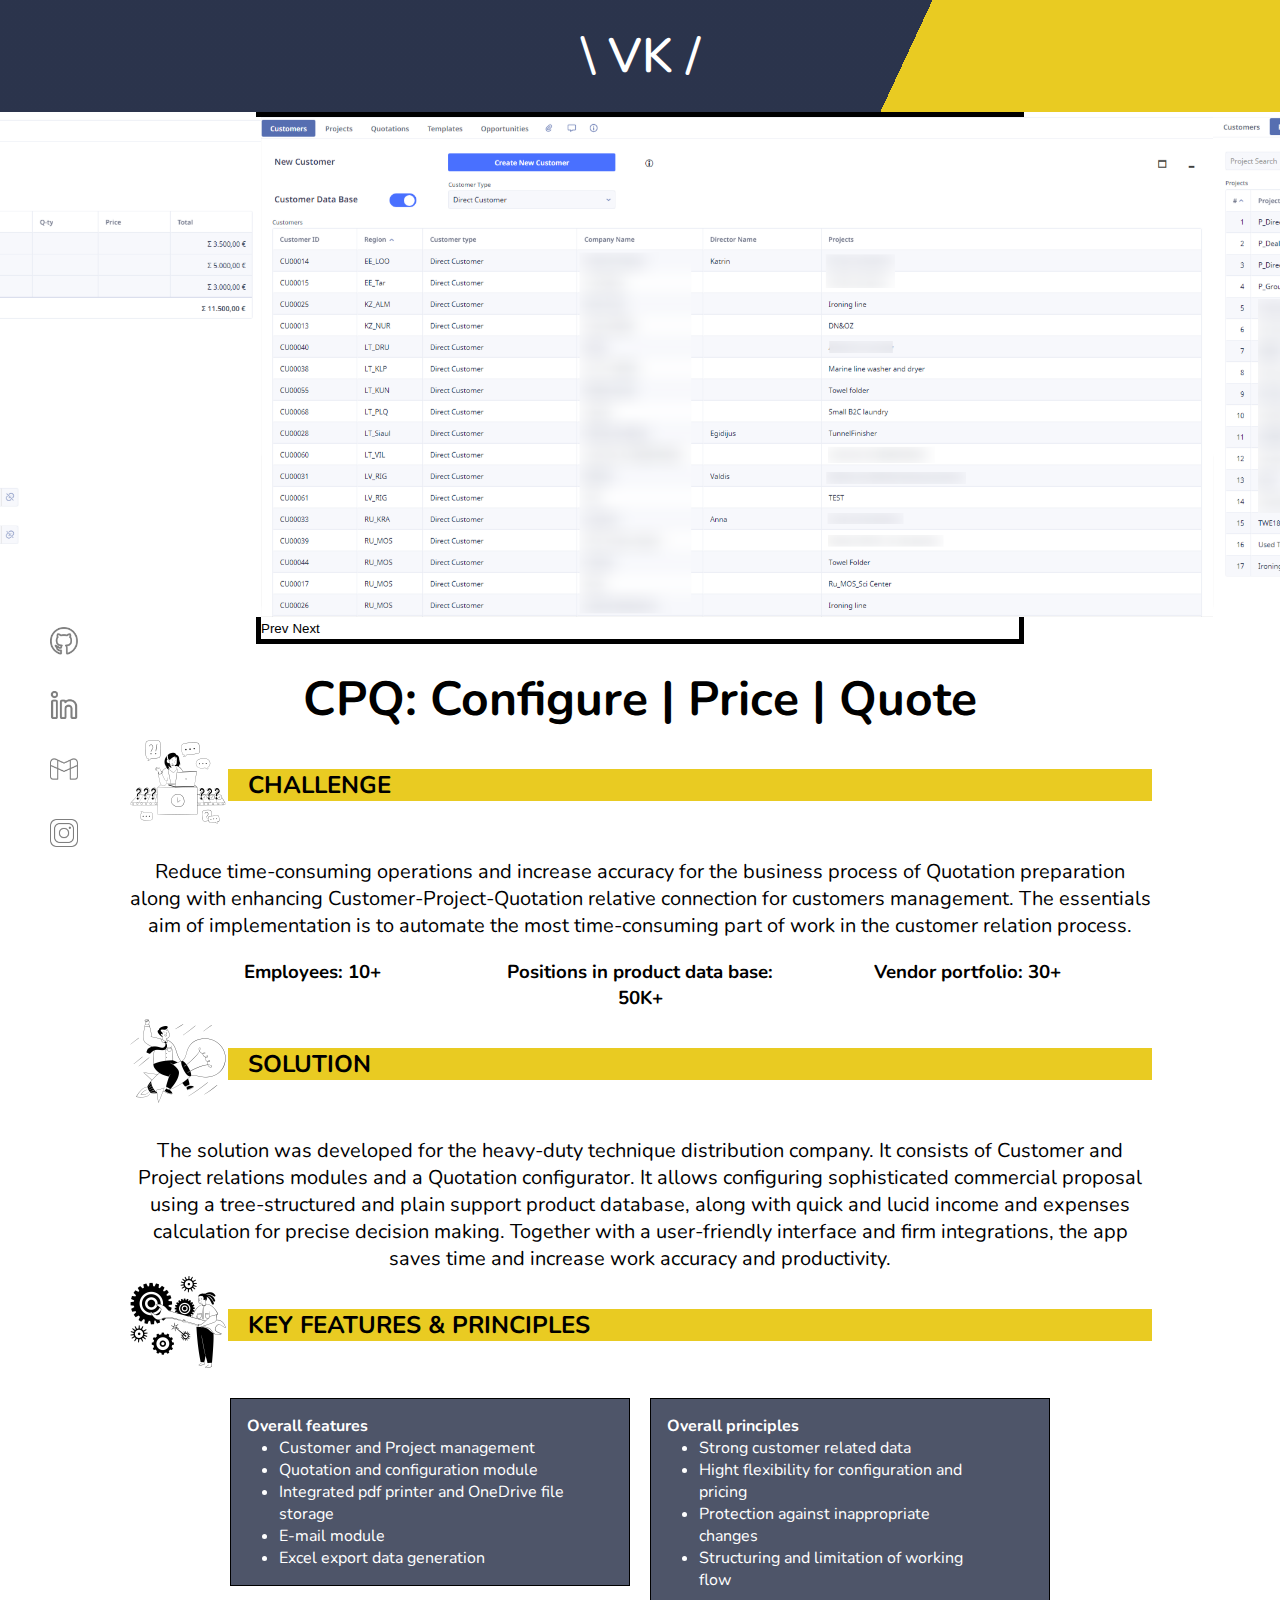
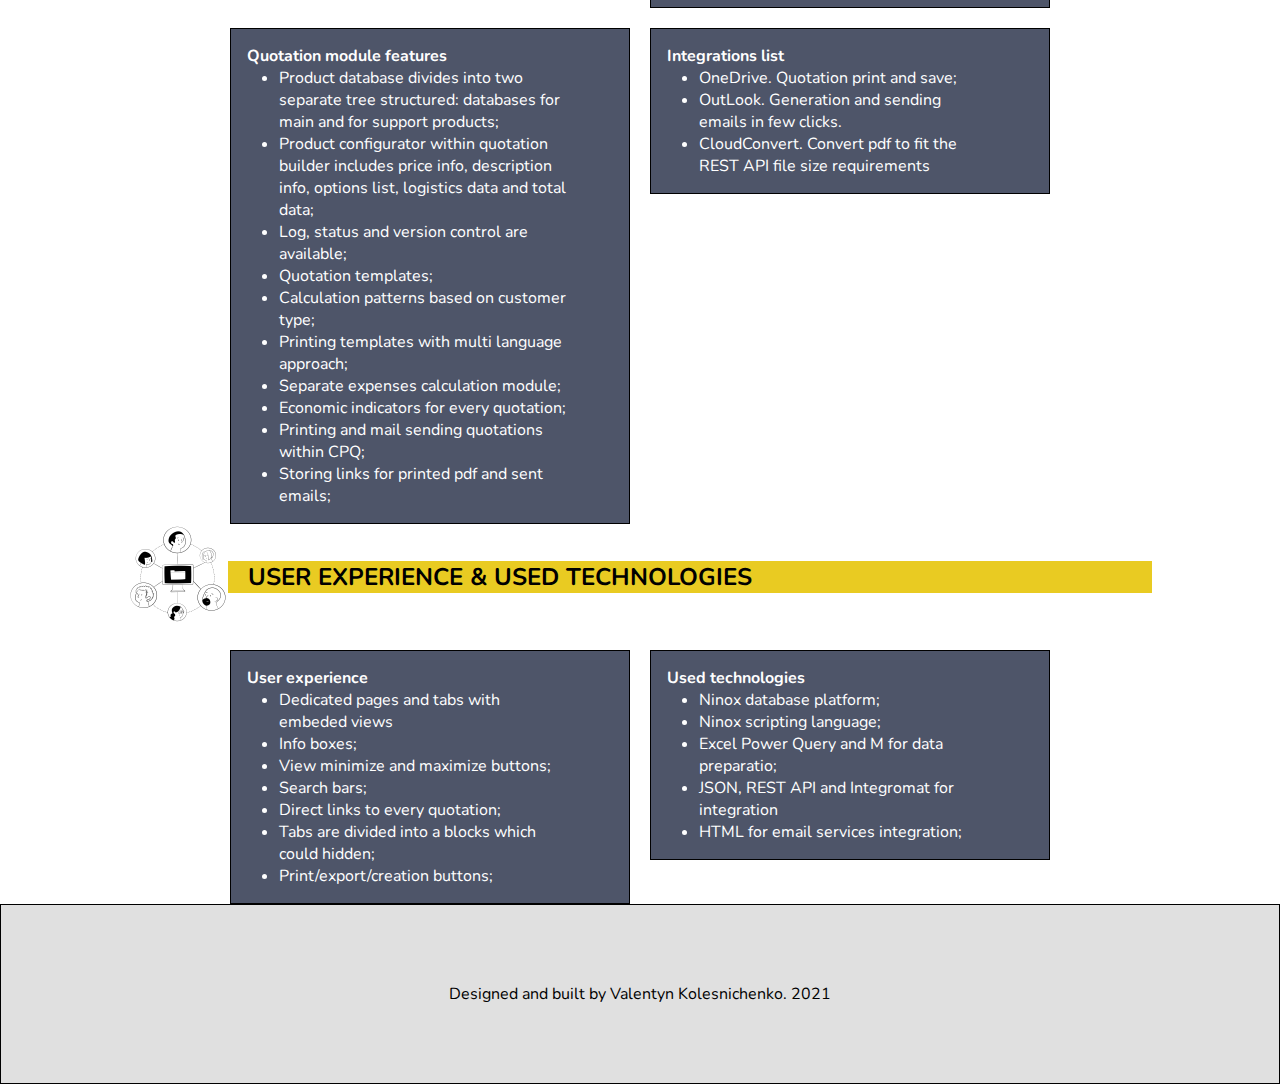
==== cpq.html @ 36b8b2c0 "1" ====
<!DOCTYPE html>
<html lang="en">
<head>
    <meta charset="UTF-8">
    <meta http-equiv="X-UA-Compatible" content="IE=edge">
    <meta name="viewport" content="width=device-width, initial-scale=1.0">
    <link rel="stylesheet" href="styles/main.css">
    <link rel="stylesheet" href="styles/cpq.css">
    <link rel="stylesheet" href="styles/text.css">
    <link rel="stylesheet" href="styles/medias.css">
    <link rel="preconnect" href="https://fonts.googleapis.com">
    <link rel="preconnect" href="https://fonts.gstatic.com" crossorigin>
    <link href="https://fonts.googleapis.com/css2?family=Nunito:wght@200&display=swap" rel="stylesheet">
    
    <title>CPQ</title>
</head>
<body>
<header>
    <div id='logo'>
        <h1>  <a href="index.html"> \ VK / </a>  </h1>
    </div>
</header>
<!-- <br><br> -->
<main class='gallery'>

    <!-- Images with number counter -->

    <div class='gallery-image'>
        <img src="media/cpq/quotation_main_page_2part.png" id="lastClone" alt="">
        <img src="media/cpq/customer_page.png" alt="">
        <img src="media/cpq/project_page.png" alt="">
        <img src="media/cpq/quotation_main_page_1part.png" alt="">
        <img src="media/cpq/quotation_main_page_2part.png" alt="">
        <img src="media/cpq/quotation_main_page_2part.png" alt="">
        <img src="media/cpq/customer_page.png" id='firstClone' alt="">


    </div>

    
    <!-- Next and previous buttons -->
   <button id="prevButton">Prev</button>
   <button id="nextButton">Next</button>

   <script src='scripts/cpq_scripts.js'></script>

</main>
<br>

<div id='cpq'>
    <section>
        <h1>CPQ: Configure | Price | Quote</h1>
    </section>
    <section class='mainInfo'>
        <div class='sectionHead'>
            <div class='image'>
                <img src="media/illustration/challenge.png" alt="">
            </div>
            <div class='sectionName'>
                <h2>challenge</h2>
            </div>
        </div>
        <article>
            <p>Reduce time-consuming operations and increase accuracy for the business process of Quotation preparation along with enhancing Customer-Project-Quotation relative connection for customers management. The essentials aim of implementation is to automate the most time-consuming part of work in the customer relation process.</p>
        </article>
        <div class="keyValues">
            <h3>Employees: 10+</h3>
        </div>
        <div class="keyValues">
            <h3>Positions in product data base: 50K+</h3>
        </div>
        <div class="keyValues">
            <h3>Vendor portfolio: 30+</h3>
        </div>
    </section>
    <section class='mainInfo'>
        <div class='sectionHead'>
            <div class='image'>
                <img src="media/illustration/solution.png" alt="">
            </div>
            <div class='sectionName'>
                <h2>solution</h2>
            </div>
        </div>
        <article>
            <p>The solution was developed for the heavy-duty technique distribution company. It consists of Customer and Project relations modules and a Quotation configurator. It allows configuring sophisticated commercial proposal using a tree-structured and plain support product database, along with quick and lucid income and expenses calculation for precise decision making. Together with a user-friendly interface and firm
                integrations, the app saves time and increase work accuracy and productivity. 
                </p>
        </article>
    </section>
    <section class='mainInfo'>
        <div class='sectionHead'>
            <div class='image'>
                <img src="media/illustration/features.png" alt="">
            </div>
                <div class='sectionName'>
                <h2>key features & principles</h2>
            </div>
        </div>
        <article class="featuresList">
            <h4>Overall features</h4>
            <ul>
                <li>Customer and Project management</li>
                <li>Quotation and configuration module</li>
                <li>Integrated pdf printer and OneDrive file storage</li>
                <li>E-mail module</li>
                <li>Excel export data generation</li>
            </ul>
        </article>
        <article class="featuresList">
            <h4>Overall principles</h4>
            <ul>
                <li>Strong customer related data</li>
                <li>Hight flexibility for configuration and pricing</li>
                <li>Protection against inappropriate changes</li>
                <li>Structuring and limitation of working flow</li>
        </ul>
        </article>
        <article class="featuresList">
            <h4>Quotation module features</h4>
            <ul>
                <li>Product database divides into two separate tree structured: databases for main and for support products;</li>
                <li>Product configurator within quotation builder includes price info, description info, options list, logistics data and total data;</li>
                <li>Log, status and version control are available;</li>
                <li>Quotation templates;</li>
                <li>Calculation patterns based on customer type;</li>
                <li>Printing templates with multi language approach;</li>
                <li>Separate expenses calculation module;</li>
                <li>Economic indicators for every quotation;</li>
                <li>Printing and mail sending quotations within CPQ;</li>
                <li>Storing links for printed pdf and sent emails; </li>
        </ul>
        </article>
        <article class="featuresList">
            <h4>Integrations list</h4>
            <ul>
                <li>OneDrive. Quotation print and save;</li>
                <li>OutLook. Generation and sending emails in few clicks.</li>
                <li>CloudConvert. Convert pdf to fit the REST API file size requirements</li>
        </ul>
        </article>
    </section>
    <section class='mainInfo'>
        <div class='sectionHead'>
            <div class='image'>
                <img src="media/illustration/user_experience.png" alt="">
            </div>
                <div class='sectionName'>
                <h2>user experience & used technologies</h2>
            </div>
        </div>
        <article class="featuresList">
            <h4>User experience</h4>
            <ul>
                <li>Dedicated pages and tabs with embeded views</li>
                <li>Info boxes;</li>
                <li>View minimize and maximize buttons;</li>
                <li>Search bars;</li>
                <li>Direct links to every quotation;</li>
                <li>Tabs are divided into a blocks which could hidden;</li>
                <li>Print/export/creation buttons;</li>
            </ul>
        </article>
        <article class="featuresList">
            <h4>Used technologies</h4>
            <ul>
                <li>Ninox database platform;</li>
                <li>Ninox scripting language;</li>
                <li>Excel Power Query and M for data preparatio;</li>
                <li>JSON, REST API and Integromat for integration</li>
                <li>HTML for email services integration;</li>
            </ul>
        </article>
    </section>
</div>


<footer>
    <aside>
        <ul>
            <li><a href="https://github.com/ValentynJK" target="_blank"><img src="media/icons/gitHub.png" alt="git"></a></li>
            <li><a href="https://www.linkedin.com/in/valentyn-kolesnichenko/" target="_blank"><img src="media/icons/linked.png" alt="linked"></a></li>
            <li><a href="valentynejk@gmail.com" target="_blank"><img src="media/icons/gmail.png" alt="email"></a></li>
            <li><a href="" target="_blank"><img src="media/icons/insta.png" alt="insta"></a></li>
            
        </ul>
    </aside>
    <div>
        <p>Designed and built by Valentyn Kolesnichenko. 2021</p>
    </div>
    </footer>
  
</body>
</html>
---- styles/main.css ----
/* this file is for all styling except text styles */

/* default page styling */
html {
    scroll-behavior: smooth;
    /* max-width: 1440px; */
}

* {
    margin: 0;
    padding: 0;
    box-sizing: border-box;
}

body {
    background-color: white;
}

/* header styling. desctop */

header {
    position:absolute;
    font-size: 16px;
    /* background-color: whitesmoke; */
    height: 7rem;
    display: flex;
    justify-content: space-between;
    width: 100%;
    z-index: 1;
    opacity: 1;
    align-items: center;   
}

#logo {
    height: 7rem;
    align-items: center;
    display: flex;
    min-width: 200px;
    justify-content: center;
}

#logo h1 {
    border-radius: 10px;
    padding: 1rem;
}

#logo:hover h1 {
    background-color: rgba(255, 255, 255, 0.151);
    transform: scale(1.05);
    transform-origin: center;
    transition-duration: 200ms;
}

.desctop {
    width: 45rem;
}

.desctop ul {
    display: flex;
    justify-content: space-between;
    align-items: center;
}

.desctop ul li {
    display: flex;
    align-items: center;
    justify-content: center;
    list-style-type: none;
    min-width: 9rem;
    max-width: 10rem;
    flex: 1 1 ;
    height: 6rem;
    border-radius: 10px;
}

.desctop ul li:hover  {
    background-color: rgba(255, 255, 255, 0.151);
    transform: scale(1.05);
    transform-origin: center;
    transition-duration: 200ms;
}

.desctop ul li a {
    text-transform: uppercase;
    text-decoration: none;
    color:black;
    opacity: 0.9;
    align-content: center;
}

.mobile  {
    display: none;
    flex-direction: column;
    justify-content: space-between;
    top: 3rem;
    position: fixed;
    opacity: 0.9;
    right: 1rem;
    border-radius: 3px;
    height: 15rem;
    width: 13rem;
    background-color:white;
    z-index: 2;
}

.mobile ul {
    display: flex;
    flex-flow: column;
    justify-content: center;
    text-decoration: none;
    padding: 0 0 0 2rem;
    width: 100%;
    z-index: 2;
}

.mobile ul li {
    list-style-type: none;
    height: 3rem;
}

.close {
    height: 10px;
}

.mobile ul li a {
    text-decoration: none;
    color: black;
    opacity: 0.9;
}

/* style for menu bar */

#navigation_button {
    display: none;
    top: 3rem;
    right: 1rem;
    position: fixed;
}

#close_button {
    margin: 1rem 1rem 1rem 0;
}

button {
    border: none;
    background: none;
    z-index: 2;
}

button img {
    height: 1.5rem;
    float: right;
    opacity: 0.5; 
}

button img:hover {
    opacity: 1;
}

/* about block styling */

#about {
    border: 1px solid black;
    position: relative;
    z-index: -1;
    /* background: linear-gradient(115deg, #4169b4 70%, #c053bbe3 20%); */
    background: linear-gradient(115deg,#111b36e3 70%, #e9cb22 20%);
    /* background: linear-gradient(115deg,rgb(56, 34, 23) 70%, #f3c428 20%); */
}

.content {
    position: relative;
    display: flex;
    flex-direction: row;
    flex-wrap: wrap;
    flex: 1 1;
    width: 100%;
    align-items: stretch;
    justify-content: center;
    min-height: 90vh;
}

.picture {
    position: relative;
    display: flex;
    flex-flow: column nowrap;
    justify-content: center;
    align-items: center;
    min-width: 30%;
}

 .picture img {
    margin: 6rem 0 7rem 0;
    width: 720px;
}

.about {
    min-width: 50%;
    display: flex;
    flex-flow: column nowrap;
    justify-content: center;
    align-items: start;
}

.about .text {
    margin: 7rem 5rem 0 5rem;
    padding: 1rem;
    display: flex;
    flex-flow: column nowrap;
    justify-content: center;
    position: relative;
}

#about .about .text {
    min-width: 280px;
    max-width: 600px;
}

/* background block styling */

#background {
    border: 1px solid black;
    height: auto;
    position: relative;
    padding-bottom: 2rem;
    min-height: 100vh;
}

#background .about ul img {
    height: 100px;
}

#api img {
    height: 3rem;
    border: 2px solid black;
}

#background .about {
    display: flex;
    flex-flow: column nowrap;
    row-gap: 20px;
    min-width: 320px;
    max-width: 800px;
    margin: 0 5rem 0 5rem;
}

#background .about .text {
    background-color: #111b36e3;
    margin: 0;
}

#background .about ul {
    width: 100%;
    display: flex;
    flex-flow: row nowrap;
    list-style-type: none;
    justify-content: space-between;
    align-items: center;
}

#background .about button {
    border: 1px solid black;
    border-radius: 2px;
    height: 3rem;
    width: 12rem;
    background-color: #f3c428;
}

/* projects block styling */

#projects {
    border: 1px solid black;
    min-height: 100vh;
    display: flex;
    flex-flow: column nowrap;
    align-items: center;
    justify-content: flex-start;  
}

section {
    height: 200px; 
    display: flex;
    flex-flow: column nowrap;
    align-items: center;
    row-gap: 20px;
    padding: 0 8rem 0 8rem;
    text-align: center;
}


#projects .works ul {
    display: flex;
    flex-flow: row wrap;
    justify-content: center;
    align-items: center;
    gap: 0px 20px;
    list-style-type: none;
}

#projects .works ul li {
    width: 400px;
    height: 400px;
    margin: 1rem 0 1rem 0;
}

.project_description {
    display: none;
    height: 100%;
    padding: 0 5% 0 5%;
    flex-flow: column nowrap;
    align-items: center;
    justify-content:center;
    backdrop-filter: blur(3px);
}

.project_text {
    height: 80%;
    display: flex;
    flex-flow: column wrap;
    justify-content: center;
    align-items: center;
    row-gap: 5px;
    background-color: #f3c428ef;
}

.project_description img{
    width: 1.75rem;
}

.project_description .tech {
    display: flex;
    flex-flow: row nowrap;
    gap: 20px;
}

#Works li:hover .project_description {
    display: flex;
}
#Works li:hover .project_description {
    display: flex;
}
#Works li:hover  {
    transform: scale(1.05);
    transform-origin: center;
    transition-duration: 200ms;
}


#CPQ {
    background-image: url('../media/web_pages/configurator_icon.png');
    background-size: cover;
    background-repeat: no-repeat;
    position: center;
}

#TeaLanding {
    background-image: url('../media/web_pages/tea_icon.png');
    background-size: cover;
    background-repeat: no-repeat;
    position: center;
}

#laundryLanding {
    background-image: url('../media/web_pages/design_icon.png');
    background-size: cover;
    background-repeat: no-repeat;
    position: center;
}

#webSiteDesign {
    background-image: url('../media/web_pages/web_design_icon.png');
    background-size: cover;
    background-repeat: no-repeat;
    position: center;
}

/* footer block styling */
#contact {
    border: 1px solid black;
    min-height: 80vh;
    background: #f3c428;
}

#contact .message {
    max-width: 1280px;
    margin: 0 auto;
    padding: 0 8rem 8rem 8rem;
}

#contact form {
    display: flex;
    flex-flow: column nowrap;
}

#contact input, textarea {
    display: block;
}

footer {
    border: 1px solid black;
    min-height: 20vh;
    display: flex;
    justify-content: space-around;
    flex-flow: column nowrap;
    align-items: center;
    background: rgb(224, 224, 224)
}

aside {
    width: 40px;
    position: fixed;
    bottom: 40px;
    left: 40px;
    right: auto;
    
}

aside ul li {
    display: flex;
    justify-content: center;
    align-items: center;
    width: 3rem;
    height: 3rem;
    border-radius: 50%;
    background-color: white;
    opacity: 0.5;
}

aside ul li:hover {
    background-color: #f3c428;;
    opacity: 0.9;
}

aside ul {
    display: flex;
    flex-flow: column nowrap;
    list-style-type: none;
    row-gap: 1rem;
}

aside img {
    width: 1.75rem;
}
---- styles/cpq.css ----
header {
    position: relative;
    background: linear-gradient(115deg,#111b36e3 70%, #e9cb22 20%);
    display: flex;
    justify-content: center;
}

#logo a {
    text-decoration: none;
    color: white;
}

/* main {
    position: relative;
    max-width: 1200px;
    margin: 0 auto;
}

.slideNumber {
    display: none;
    border: 1px solid black;
    max-width: 1200px;
}
*/

.gallery {
    width: 60%;
    margin: auto;
    border: 5px solid black;
}

.gallery-image {
    display: flex;
    width: 100%;
    height: 500px;

}

.gallery-image img {
    /* width:1180px;
    height: 620px; */
    /* min-width: 280px; */
}



footer {
    position: relative;
}

/* back and forward buttons */

/* .prev,
.next {
    cursor: pointer;
    position: absolute;
    top: 50%;
    width: auto;
    padding: 16px;
    margin-top: -50px;
    color: black;
    font-weight: bold;
    font-size: 20px;
    border-radius: 0 3px 3px 0;
    user-select: none;
    -webkit-user-select: none;
} */

.next {
    right: 0;
    border-radius: 3px 0 0 3px;
}

.prev:hover,
.next:hover {
    background-color: #e9cb22;
}

/* .numberText {
    color: black;
    font-size: 12px;
    padding: 8px 12px;
    position: absolute;
    top: 0;
    background-color: #e9cb22;
} */


#cpq {
    position: relative;
    max-width: 1500px;
    margin: 0 auto;
}

section {
    height: auto;
    text-align: center;
}

section .image img {
    width: 100px;
}

#cpq .mainInfo {
    display: flex;
    flex-flow: row wrap;
    align-items: baseline;
    justify-content: center;
    gap: 20px 20px;
}

.keyValues {
    width: 30%;
}




.mainInfo .sectionHead {
    display: flex;
    justify-content: start;
    width: 100%;
    align-items: center;
    
}

.sectionName {
    width: 100%;
    text-transform: uppercase;
    text-align: start;
    padding-left: 20px;
    background-color: #e9cb22;
}


.featuresList {
    padding: 1rem;
    color: white;
    text-align: start;
    border: 1px solid black;
    width: 400px;
    background-color: #111b36be;
}

.featuresList p {

}

.featuresList ul {
    width: 80%;
    margin-left: 2rem;
}


@media only screen and (max-width: 768px) {
    #cpq .mainInfo {
        flex-flow: column nowrap;
        align-items: center;
    }
    .keyValues {
        width: 300px;
    }
    .featuresList {
        width: 270px;
    }
    
}
---- styles/text.css ----
body {
    font-family: 'Nunito', sans-serif;
}
 
 
h1 {

    font-size: 16px;
}

#logo h1 {
    font-size: 3rem;
    font-weight: 600;
}

nav {
    font-weight: 600;
    font-size: 1.25rem;
}
.desctop ul li a{
    color: white;
}
.mobile {
    font-size: 1.25rem;
}

header {
    color: white;
}

.about .text h1{
    color: white;
    font-size: 3rem
}

.about .text span{
    color: white;
    font-size: 3rem;
    line-height: 3rem;
}

.about .text h2 {
    font-size: 1.75rem;
    color: white;
}

.about .text h2.tagline {
    letter-spacing: 6px;
    font-size: 1.75rem;
}

.about .text p {
    color: white;
    font-size: 1.25em;
    line-height: 1.5rem;
}

section h1 {
    font-size: 3em;
}

section p {
    font-size: 1.25em;
}


#Works {
    color: black;
}


#background .about ul li h3 {
    font-size: 1.75rem;
}

#background .about button {
    font-size: 1.75rem;
}
---- styles/medias.css ----
@media only screen and (max-width: 860px) {
    header {
        justify-content: center;
    }
    
    .desctop {
      display: none;
    }

    .mobile ul {
        display: flex;
        flex-flow: column;
        justify-content: center;
        text-decoration: none;
        padding: 0 0 0 2rem;
        width: 100%;
    }

    .mobile ul li {
        list-style-type: none;
        height: 3rem;
    }

    .mobile ul li a {
        text-decoration: none;
        color: black;
        opacity: 0.9;
    }
    
    .picture {
        width: 100%;
        height: 50%;
    }

    #about .about{   
        height: 50%;
    }
    .picture img {
        margin: 3rem 0 3rem 0;
        width: 600px;
    }

    #background .about ul img {
        width: 75px;
        height: auto;
    }

    #Works li {
        min-width: 300px;
        margin: 0 auto;
    }

    footer div p {
        text-align: center;
    }

}

@media only screen and (max-width: 768px) {
    section {
        font-size: 12px;
        padding: 0 2rem 0 2rem; 
    }
    
    .about .text {
        margin: 5rem 1rem 0 1rem
    }
    
    .picture img {
        margin: 3rem 0 3rem 0;
        width: 320px;
    }

    aside {
        width: 80%;
        margin: 0 auto;
        position: relative;
        left: 0;
        bottom: 0;
        right: 0;
    }
    aside ul {
        display: flex;
        flex-flow: row nowrap;
        list-style-type: none;
        justify-content: space-around;
    }

    #projects .works ul li {
        width: 300px;
        height: 300px;
        margin: 1rem 0 1rem 0;
    }
    #background .about ul img {
        width: 50px;
        height: auto;
    }

    #contact .message {
        padding: 0 1rem 0rem 1rem;
    }

}

@media only screen and (max-width: 1440px) {

    #projects .works ul {
        margin: 0 auto;
        display: flex;
        flex-flow: row wrap;
        justify-content: center;
        gap: 0px 10px;
        list-style-type: none;
        width: 80%
    }

}
@media only screen and (min-width: 2000px) {

#projects .works ul li {
    
    width: 600px;
    /* flex: 1 1; */
    height: 600px;
    margin: 1rem 0 1rem 0;
}
}
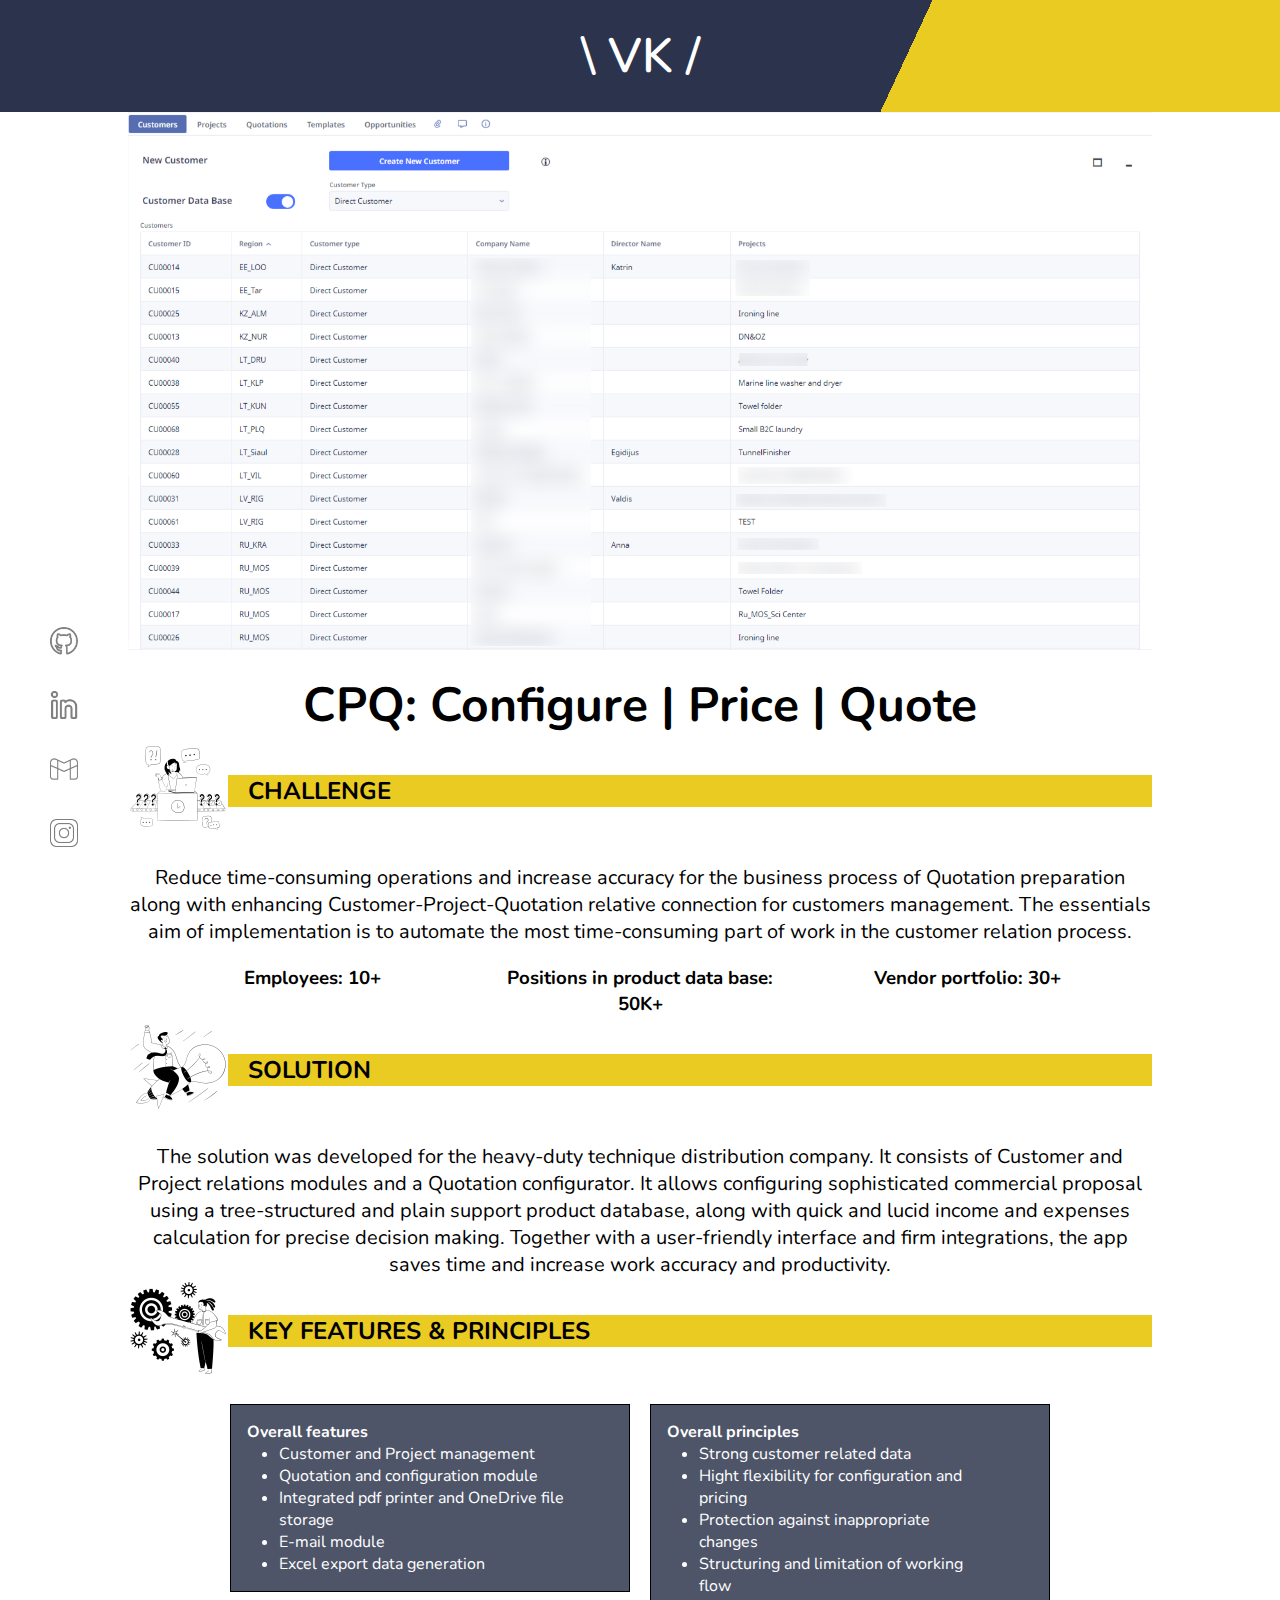
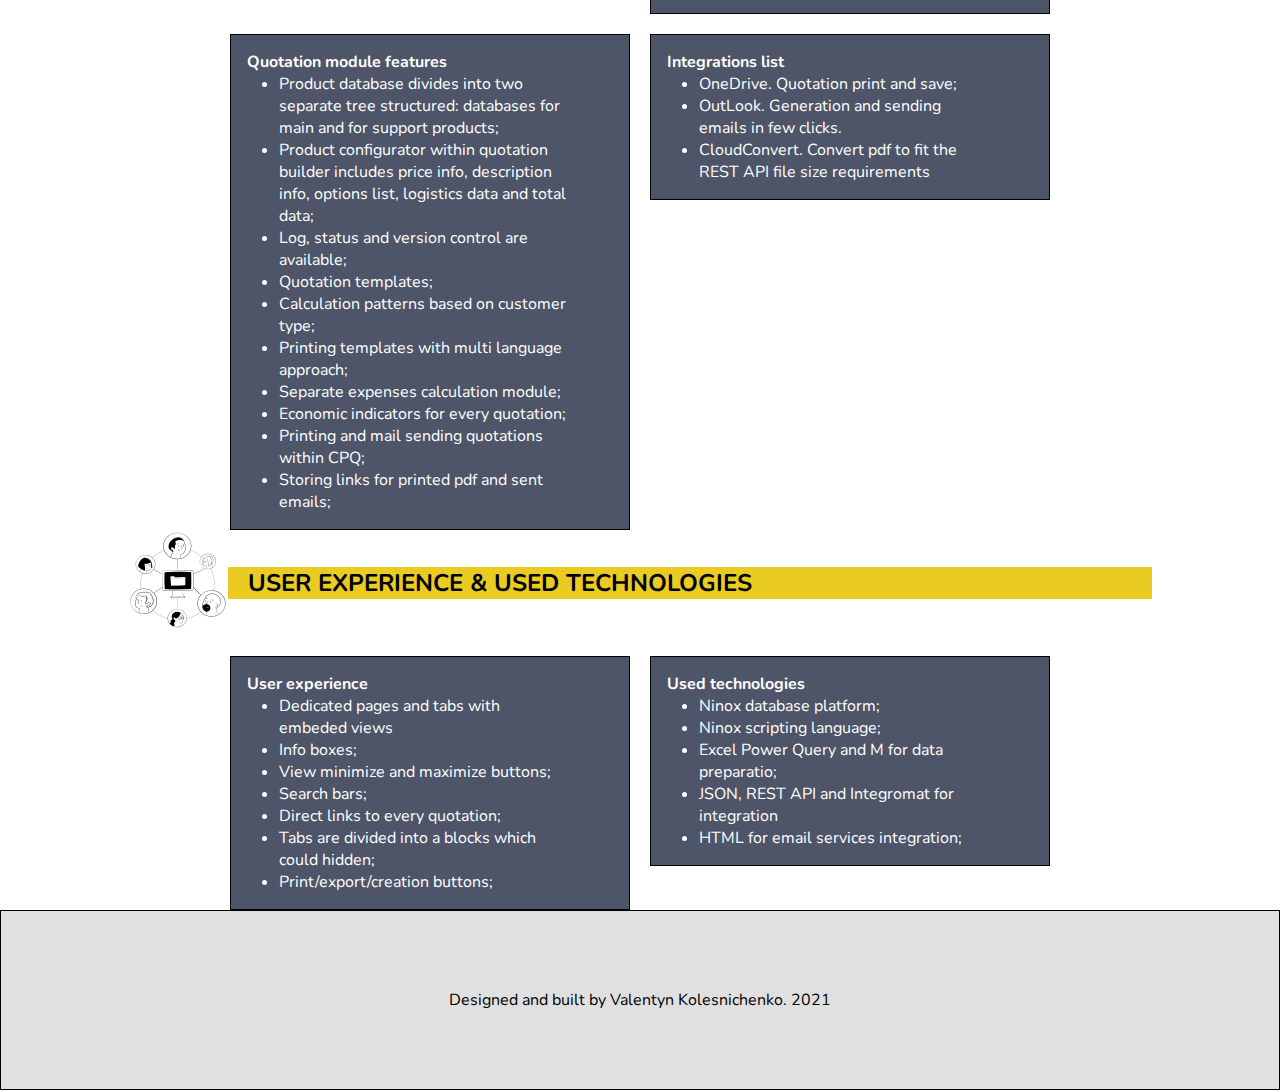
==== commit 5401dbf7: "working slider" ====
--- a/cpq.html
+++ b/cpq.html
@@ -10,6 +10,7 @@
     <link rel="stylesheet" href="styles/medias.css">
     <link rel="preconnect" href="https://fonts.googleapis.com">
     <link rel="preconnect" href="https://fonts.gstatic.com" crossorigin>
+    <link rel="stylesheet" href="https://pro.fontawesome.com/releases/v5.10.0/css/all.css" integrity="sha384-AYmEC3Yw5cVb3ZcuHtOA93w35dYTsvhLPVnYs9eStHfGJvOvKxVfELGroGkvsg+p" crossorigin="anonymous"/>
     <link href="https://fonts.googleapis.com/css2?family=Nunito:wght@200&display=swap" rel="stylesheet">
     
     <title>CPQ</title>
@@ -22,7 +23,9 @@
 </header>
 <!-- <br><br> -->
 <main class='gallery'>
-
+    <!-- Buttons -->
+    <i class="fas fa-arrow-left" id='prevButton'></i>
+    <i class="fas fa-arrow-right" id='nextButton'></i>
     <!-- Images with number counter -->
 
     <div class='gallery-image'>
@@ -31,18 +34,17 @@
         <img src="media/cpq/project_page.png" alt="">
         <img src="media/cpq/quotation_main_page_1part.png" alt="">
         <img src="media/cpq/quotation_main_page_2part.png" alt="">
-        <img src="media/cpq/quotation_main_page_2part.png" alt="">
         <img src="media/cpq/customer_page.png" id='firstClone' alt="">
 
 
     </div>
 
     
-    <!-- Next and previous buttons -->
+    <!-- Next and previous buttons
    <button id="prevButton">Prev</button>
-   <button id="nextButton">Next</button>
+   <button id="nextButton">Next</button> -->
 
-   <script src='scripts/cpq_scripts.js'></script>
+   
 
 </main>
 <br>
@@ -189,6 +191,6 @@
         <p>Designed and built by Valentyn Kolesnichenko. 2021</p>
     </div>
     </footer>
-  
+    <script src='scripts/cpq_scripts.js'></script>
 </body>
 </html>--- a/styles/cpq.css
+++ b/styles/cpq.css
@@ -10,61 +10,50 @@
     color: white;
 }
 
-/* main {
+.gallery {
+    width: 80%;
+    height: auto;
+    margin: 0 auto;
+    /* border: 5px solid black; */
+    overflow: hidden;
     position: relative;
-    max-width: 1200px;
-    margin: 0 auto;
-}
-
-.slideNumber {
-    display: none;
-    border: 1px solid black;
-    max-width: 1200px;
-}
-*/
-
-.gallery {
-    width: 60%;
-    margin: auto;
-    border: 5px solid black;
 }
 
 .gallery-image {
     display: flex;
-    width: 100%;
-    height: 500px;
-
 }
 
 .gallery-image img {
-    /* width:1180px;
-    height: 620px; */
-    /* min-width: 280px; */
+    /* width: auto; */
+    width: 100%;
+    /* height: auto; */
 }
 
+#prevButton {
+    position: absolute;
+    top: 50%;
+    z-index: 10;
+    left: 5%;
+    color: black;
+    opacity: 0.7;
+    cursor: pointer;
+    font-size: 2rem;
+}
 
+#nextButton {
+    position: absolute;
+    top: 50%;
+    z-index: 10;
+    right: 5%;
+    color: black;
+    opacity: 0.7;
+    cursor: pointer;
+    font-size: 2rem;
+}
 
 footer {
     position: relative;
 }
-
-/* back and forward buttons */
-
-/* .prev,
-.next {
-    cursor: pointer;
-    position: absolute;
-    top: 50%;
-    width: auto;
-    padding: 16px;
-    margin-top: -50px;
-    color: black;
-    font-weight: bold;
-    font-size: 20px;
-    border-radius: 0 3px 3px 0;
-    user-select: none;
-    -webkit-user-select: none;
-} */
 
 .next {
     right: 0;
@@ -75,16 +64,6 @@
 .next:hover {
     background-color: #e9cb22;
 }
-
-/* .numberText {
-    color: black;
-    font-size: 12px;
-    padding: 8px 12px;
-    position: absolute;
-    top: 0;
-    background-color: #e9cb22;
-} */
-
 
 #cpq {
     position: relative;
@@ -113,9 +92,6 @@
     width: 30%;
 }
 
-
-
-
 .mainInfo .sectionHead {
     display: flex;
     justify-content: start;
@@ -131,7 +107,6 @@
     padding-left: 20px;
     background-color: #e9cb22;
 }
-
 
 .featuresList {
     padding: 1rem;
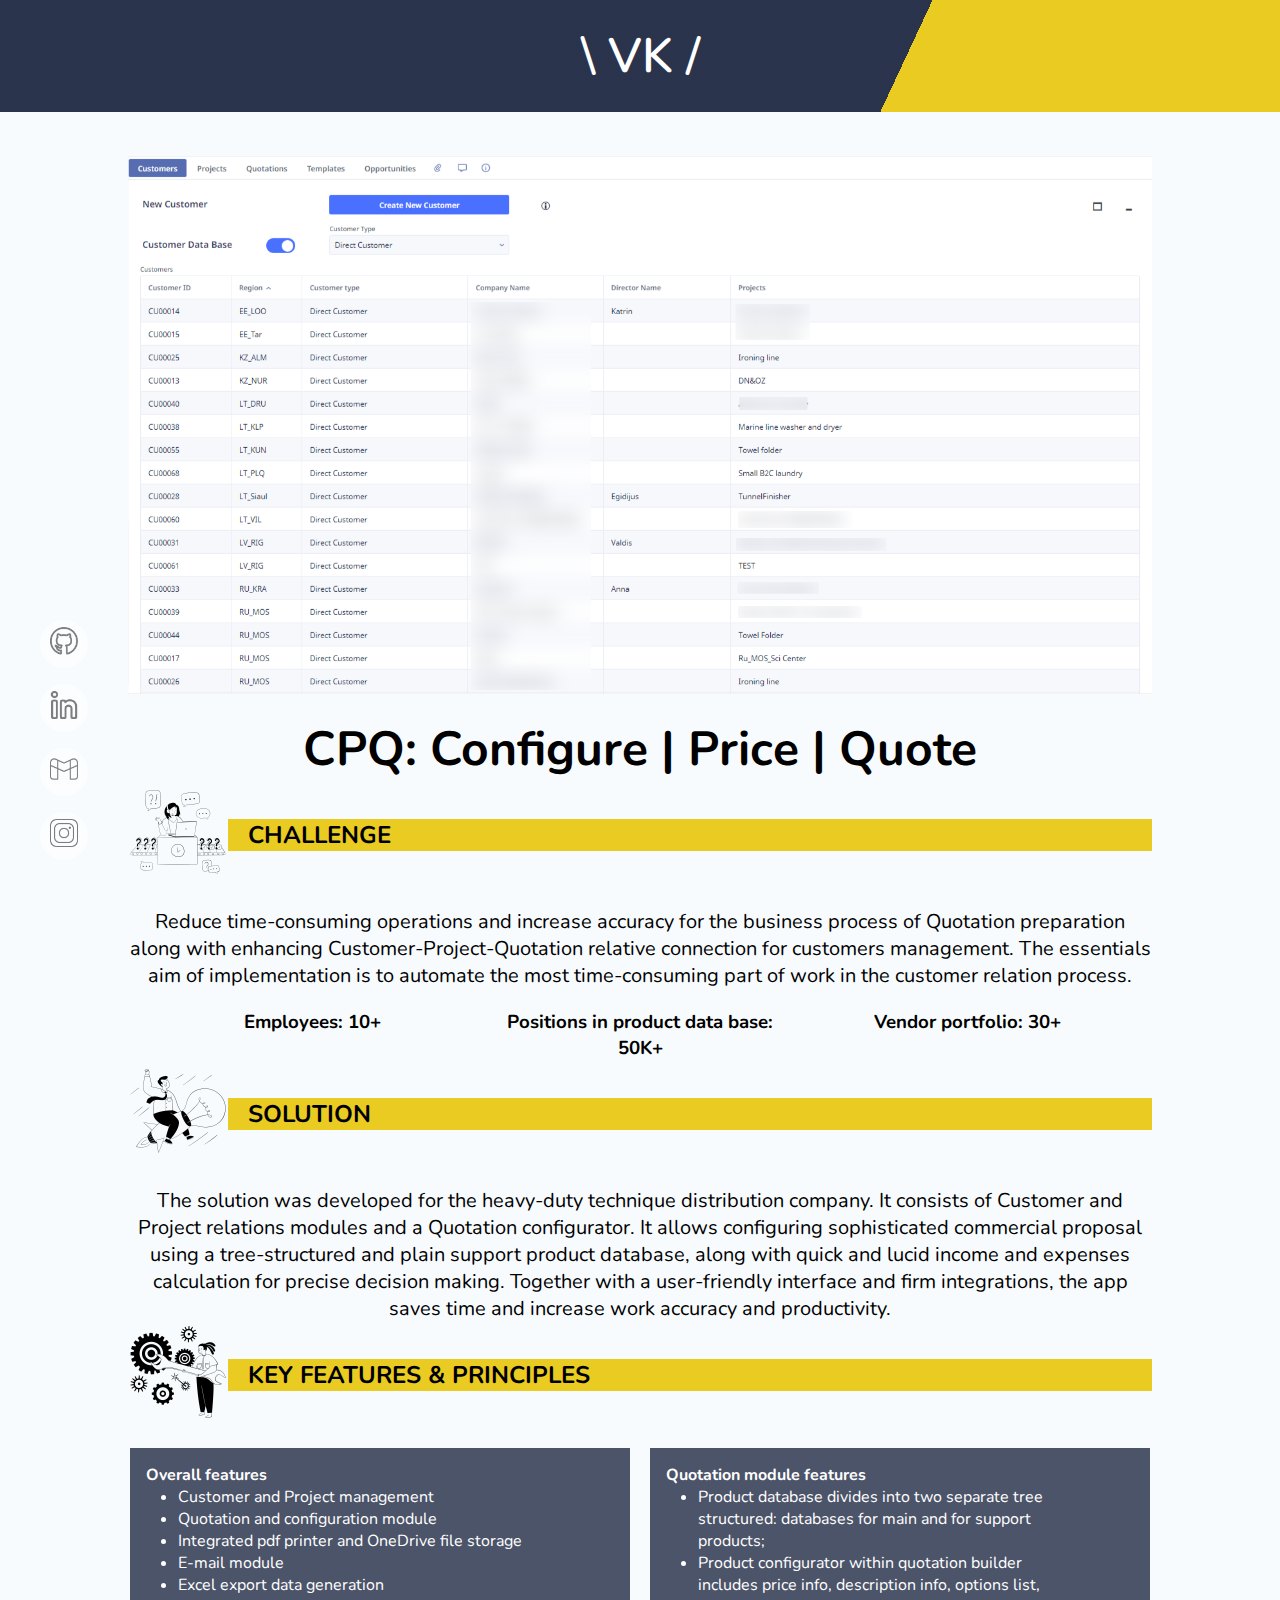
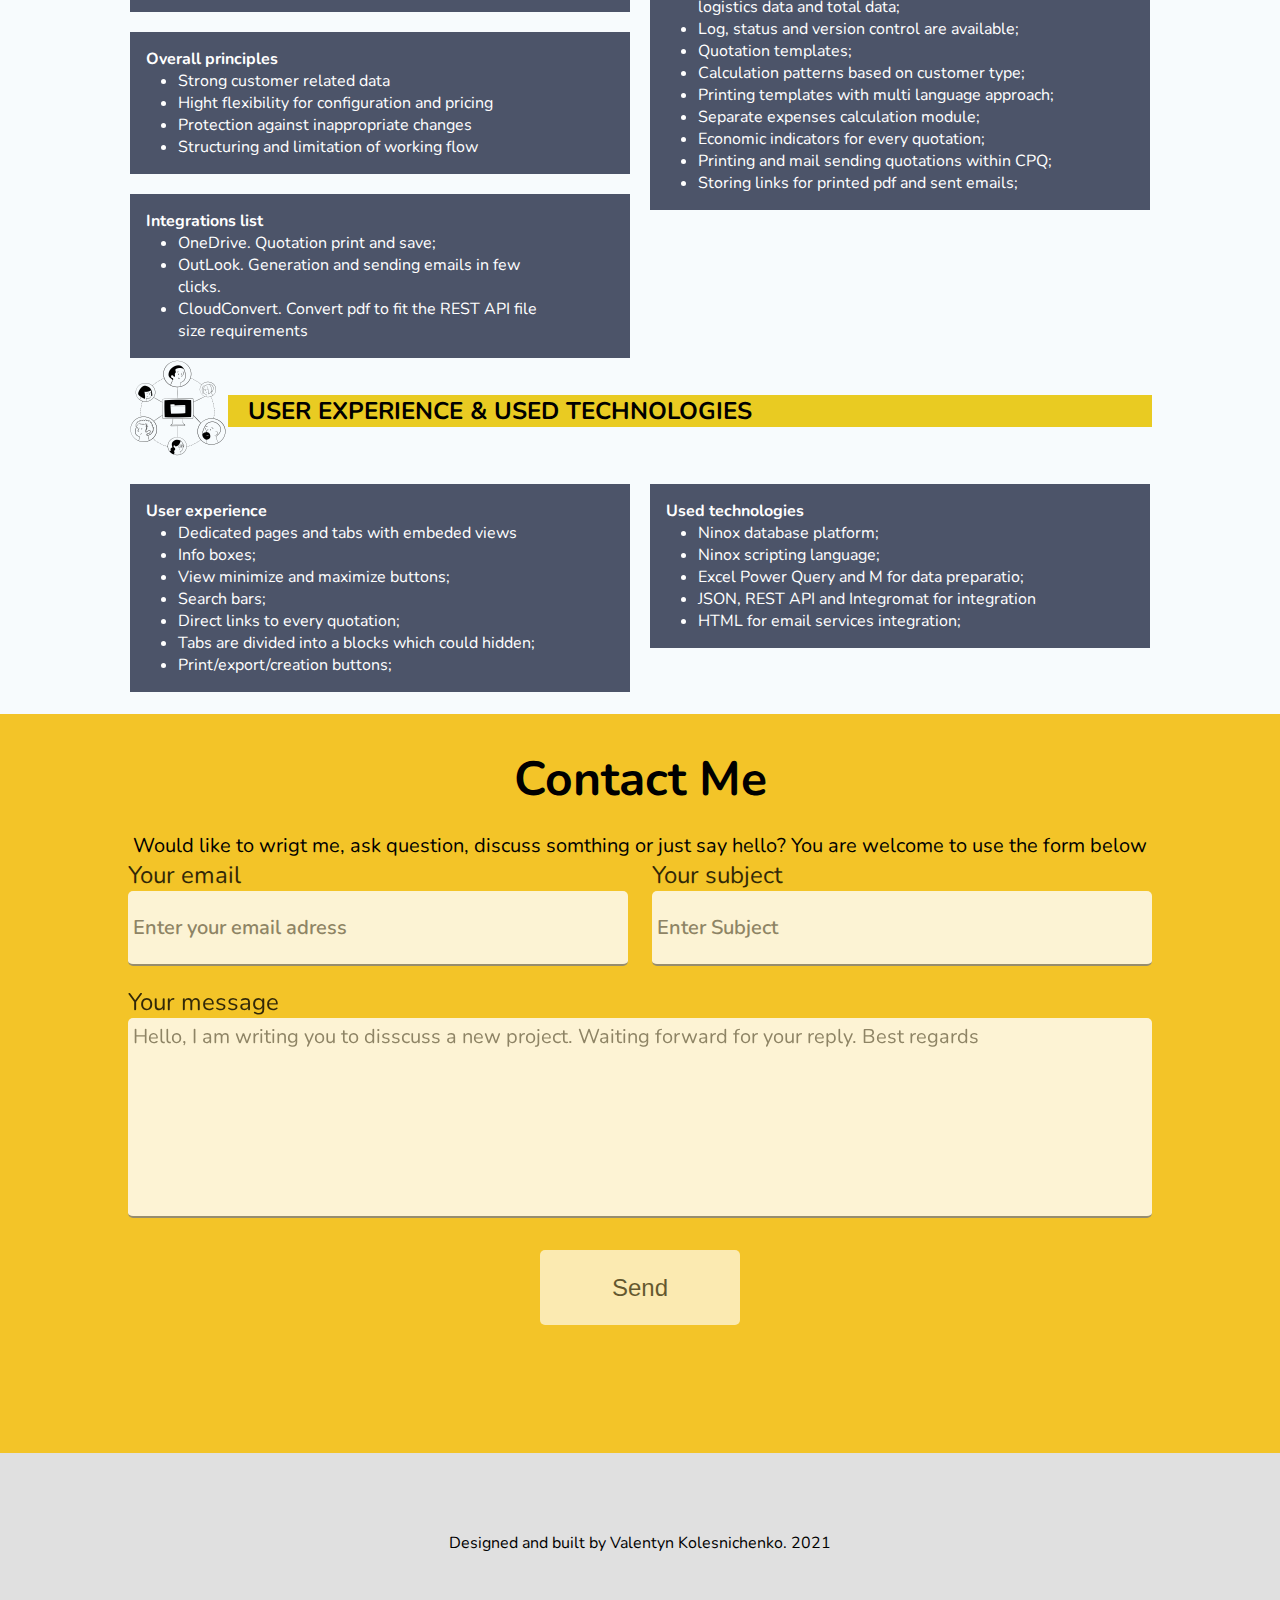
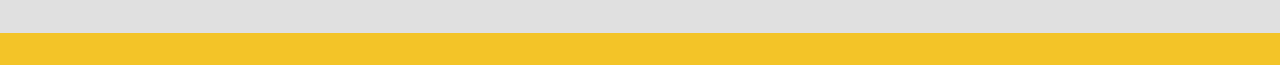
==== commit 9bd8f462: "version 220116" ====
--- a/cpq.html
+++ b/cpq.html
@@ -12,7 +12,6 @@
     <link rel="preconnect" href="https://fonts.gstatic.com" crossorigin>
     <link rel="stylesheet" href="https://pro.fontawesome.com/releases/v5.10.0/css/all.css" integrity="sha384-AYmEC3Yw5cVb3ZcuHtOA93w35dYTsvhLPVnYs9eStHfGJvOvKxVfELGroGkvsg+p" crossorigin="anonymous"/>
     <link href="https://fonts.googleapis.com/css2?family=Nunito:wght@200&display=swap" rel="stylesheet">
-    
     <title>CPQ</title>
 </head>
 <body>
@@ -21,7 +20,7 @@
         <h1>  <a href="index.html"> \ VK / </a>  </h1>
     </div>
 </header>
-<!-- <br><br> -->
+<br><br>
 <main class='gallery'>
     <!-- Buttons -->
     <i class="fas fa-arrow-left" id='prevButton'></i>
@@ -38,14 +37,6 @@
 
 
     </div>
-
-    
-    <!-- Next and previous buttons
-   <button id="prevButton">Prev</button>
-   <button id="nextButton">Next</button> -->
-
-   
-
 </main>
 <br>
 
@@ -99,26 +90,36 @@
                 <h2>key features & principles</h2>
             </div>
         </div>
-        <article class="featuresList">
-            <h4>Overall features</h4>
-            <ul>
-                <li>Customer and Project management</li>
-                <li>Quotation and configuration module</li>
-                <li>Integrated pdf printer and OneDrive file storage</li>
-                <li>E-mail module</li>
-                <li>Excel export data generation</li>
+        <div class="featuresListParent">
+            <article class="featuresList">
+                <h4>Overall features</h4>
+                <ul>
+                    <li>Customer and Project management</li>
+                    <li>Quotation and configuration module</li>
+                    <li>Integrated pdf printer and OneDrive file storage</li>
+                    <li>E-mail module</li>
+                    <li>Excel export data generation</li>
+                </ul>
+            </article>
+            <article class="featuresList">
+                <h4>Overall principles</h4>
+                <ul>
+                    <li>Strong customer related data</li>
+                    <li>Hight flexibility for configuration and pricing</li>
+                    <li>Protection against inappropriate changes</li>
+                    <li>Structuring and limitation of working flow</li>
             </ul>
-        </article>
-        <article class="featuresList">
-            <h4>Overall principles</h4>
-            <ul>
-                <li>Strong customer related data</li>
-                <li>Hight flexibility for configuration and pricing</li>
-                <li>Protection against inappropriate changes</li>
-                <li>Structuring and limitation of working flow</li>
-        </ul>
-        </article>
-        <article class="featuresList">
+            </article>
+            <article class="featuresList">
+                <h4>Integrations list</h4>
+                <ul>
+                    <li>OneDrive. Quotation print and save;</li>
+                    <li>OutLook. Generation and sending emails in few clicks.</li>
+                    <li>CloudConvert. Convert pdf to fit the REST API file size requirements</li>
+                </ul>
+            </article>
+        </div>
+            <article class="featuresList">
             <h4>Quotation module features</h4>
             <ul>
                 <li>Product database divides into two separate tree structured: databases for main and for support products;</li>
@@ -133,14 +134,6 @@
                 <li>Storing links for printed pdf and sent emails; </li>
         </ul>
         </article>
-        <article class="featuresList">
-            <h4>Integrations list</h4>
-            <ul>
-                <li>OneDrive. Quotation print and save;</li>
-                <li>OutLook. Generation and sending emails in few clicks.</li>
-                <li>CloudConvert. Convert pdf to fit the REST API file size requirements</li>
-        </ul>
-        </article>
     </section>
     <section class='mainInfo'>
         <div class='sectionHead'>
@@ -175,16 +168,39 @@
         </article>
     </section>
 </div>
-
-
+<br>
+<div id='contact'>
+    <section>
+        <h1>Contact Me</h1>
+        <p>Would like to wrigt me, ask question, discuss somthing or just say hello? You are welcome to use the form below</p>
+    </section>
+    <div class='message'>
+        <form action="https://formspree.io/f/mqknknak" method="POST">
+            <label class='_email' for="">
+                Your email
+                <input type="email" class='email' name="email" id="" placeholder="Enter your email adress"/>
+            </label>
+            <label class='_subject' for="">
+                Your subject
+                <input type="text" class='subject' name="subject" id="" placeholder="Enter Subject"/>
+            </label>
+            <label class='__message' for="">
+                Your message
+                <textarea class='_message' name="message" id="" cols="30" rows="10" placeholder="Hello, I am writing you to disscuss a new project. Waiting forward for your reply. Best regards"></textarea>
+            <label>
+                <div class="status"></div>
+                <br>
+                <button onclick="sendMessage()" type='submit' class='submit'>Send</button>
+        </form>
+  
+</div>
 <footer>
     <aside>
         <ul>
             <li><a href="https://github.com/ValentynJK" target="_blank"><img src="media/icons/gitHub.png" alt="git"></a></li>
             <li><a href="https://www.linkedin.com/in/valentyn-kolesnichenko/" target="_blank"><img src="media/icons/linked.png" alt="linked"></a></li>
             <li><a href="valentynejk@gmail.com" target="_blank"><img src="media/icons/gmail.png" alt="email"></a></li>
-            <li><a href="" target="_blank"><img src="media/icons/insta.png" alt="insta"></a></li>
-            
+            <li><a href="" target="_blank"><img src="media/icons/insta.png" alt="insta"></a></li>      
         </ul>
     </aside>
     <div>
--- a/styles/main.css
+++ b/styles/main.css
@@ -3,7 +3,6 @@
 /* default page styling */
 html {
     scroll-behavior: smooth;
-    /* max-width: 1440px; */
 }
 
 * {
@@ -13,7 +12,8 @@
 }
 
 body {
-    background-color: white;
+    background-color: rgba(96, 171, 214, 0.05);
+    overflow-x: hidden;
 }
 
 /* header styling. desctop */
@@ -21,7 +21,6 @@
 header {
     position:absolute;
     font-size: 16px;
-    /* background-color: whitesmoke; */
     height: 7rem;
     display: flex;
     justify-content: space-between;
@@ -160,12 +159,9 @@
 /* about block styling */
 
 #about {
-    border: 1px solid black;
     position: relative;
     z-index: -1;
-    /* background: linear-gradient(115deg, #4169b4 70%, #c053bbe3 20%); */
     background: linear-gradient(115deg,#111b36e3 70%, #e9cb22 20%);
-    /* background: linear-gradient(115deg,rgb(56, 34, 23) 70%, #f3c428 20%); */
 }
 
 .content {
@@ -219,7 +215,6 @@
 /* background block styling */
 
 #background {
-    border: 1px solid black;
     height: auto;
     position: relative;
     padding-bottom: 2rem;
@@ -232,21 +227,21 @@
 
 #api img {
     height: 3rem;
-    border: 2px solid black;
 }
 
 #background .about {
     display: flex;
     flex-flow: column nowrap;
-    row-gap: 20px;
+    gap: 20px;
     min-width: 320px;
     max-width: 800px;
     margin: 0 5rem 0 5rem;
 }
 
 #background .about .text {
-    background-color: #111b36e3;
+    background-color: #111b36be;
     margin: 0;
+    box-shadow: -5px 5px 5px black;
 }
 
 #background .about ul {
@@ -259,7 +254,6 @@
 }
 
 #background .about button {
-    border: 1px solid black;
     border-radius: 2px;
     height: 3rem;
     width: 12rem;
@@ -269,7 +263,6 @@
 /* projects block styling */
 
 #projects {
-    border: 1px solid black;
     min-height: 100vh;
     display: flex;
     flex-flow: column nowrap;
@@ -282,7 +275,7 @@
     display: flex;
     flex-flow: column nowrap;
     align-items: center;
-    row-gap: 20px;
+    gap: 20px;
     padding: 0 8rem 0 8rem;
     text-align: center;
 }
@@ -303,24 +296,41 @@
     margin: 1rem 0 1rem 0;
 }
 
+.workName {
+    position: relative;
+    top: 90%;
+    margin: 0 auto;
+    width: 80%;
+    line-height: 3rem;
+    text-align: center;
+    background-color: #111b36be;
+    color: white
+}
+
+
 .project_description {
     display: none;
-    height: 100%;
-    padding: 0 5% 0 5%;
-    flex-flow: column nowrap;
-    align-items: center;
-    justify-content:center;
+    height: inherit;
+    /* padding: 0 5% 0 5%; */
+    width: inherit;
+    flex-flow: column nowrap;
+    align-items: center;
+    justify-content: center;
     backdrop-filter: blur(3px);
 }
 
 .project_text {
-    height: 80%;
+    height: 90%;
+    width: 90%;
     display: flex;
     flex-flow: column wrap;
     justify-content: center;
     align-items: center;
-    row-gap: 5px;
+    gap: 5px;
     background-color: #f3c428ef;
+    box-shadow: -10px 10px #111b36be;
+    padding: 0 10px 0 10px;
+    text-align: center;
 }
 
 .project_description img{
@@ -336,15 +346,19 @@
 #Works li:hover .project_description {
     display: flex;
 }
-#Works li:hover .project_description {
-    display: flex;
-}
+/* #Works li:hover .project_description {
+    display: flex;
+} */
+
+#Works li:hover .workName {
+    display: none;
+}
+
 #Works li:hover  {
     transform: scale(1.05);
     transform-origin: center;
     transition-duration: 200ms;
 }
-
 
 #CPQ {
     background-image: url('../media/web_pages/configurator_icon.png');
@@ -376,9 +390,11 @@
 
 /* footer block styling */
 #contact {
-    border: 1px solid black;
     min-height: 80vh;
     background: #f3c428;
+    z-index: -1;
+    padding: 2rem 0 2rem 0;
+    
 }
 
 #contact .message {
@@ -387,17 +403,42 @@
     padding: 0 8rem 8rem 8rem;
 }
 
-#contact form {
-    display: flex;
-    flex-flow: column nowrap;
-}
-
-#contact input, textarea {
-    display: block;
+.message label {
+    display: flex;
+    flex-flow: column nowrap;
+    /* border: 1px solid black; */
+}
+
+.message form {
+    display: flex;
+    flex-flow: row wrap;
+    justify-content: space-between;
+    gap: 20px;
+}
+
+._email, 
+._subject {
+    min-width: 285px;
+    max-width: 500px;
+    flex-grow: 1;
+}
+
+.__message {
+    width: 100%;
+}
+
+.submit {
+    
+    width: 200px;
+    height: 75px;
+    margin: 0 auto;
+    font-size: 1.5rem;
+    border-radius: 5px;
+    background-color: white;
+    color: #111b36;
 }
 
 footer {
-    border: 1px solid black;
     min-height: 20vh;
     display: flex;
     justify-content: space-around;
@@ -435,9 +476,10 @@
     display: flex;
     flex-flow: column nowrap;
     list-style-type: none;
-    row-gap: 1rem;
+    gap: 1rem;
 }
 
 aside img {
     width: 1.75rem;
-}+}
+
--- a/styles/cpq.css
+++ b/styles/cpq.css
@@ -14,19 +14,25 @@
     width: 80%;
     height: auto;
     margin: 0 auto;
-    /* border: 5px solid black; */
     overflow: hidden;
     position: relative;
 }
 
 .gallery-image {
     display: flex;
+    height: auto;   
 }
 
 .gallery-image img {
     /* width: auto; */
     width: 100%;
-    /* height: auto; */
+    max-height: 930px;
+}
+
+@media only screen and (min-width: 2000px) {
+    .gallery {
+        width: 1550px;
+    }    
 }
 
 #prevButton {
@@ -35,9 +41,13 @@
     z-index: 10;
     left: 5%;
     color: black;
-    opacity: 0.7;
+    opacity: 0.6;
     cursor: pointer;
     font-size: 2rem;
+}
+
+#prevButton:hover {
+    opacity: 0.9;
 }
 
 #nextButton {
@@ -46,9 +56,29 @@
     z-index: 10;
     right: 5%;
     color: black;
-    opacity: 0.7;
+    opacity: 0.6;
     cursor: pointer;
     font-size: 2rem;
+}
+
+
+
+#nextButton:hover {
+    opacity: 0.9;
+}
+
+@media only screen and (max-width: 768px){
+    #prevButton,
+    #nextButton {
+        font-size: 1.5rem;
+    }
+}
+
+@media only screen and (max-width: 425px){
+    #prevButton,
+    #nextButton {
+        font-size: 1rem;
+    }
 }
 
 footer {
@@ -108,24 +138,31 @@
     background-color: #e9cb22;
 }
 
+.featuresListParent {
+    display: flex;
+    flex-flow: column nowrap;
+    row-gap: 20px;
+}
+
+
 .featuresList {
     padding: 1rem;
     color: white;
     text-align: start;
-    border: 1px solid black;
-    width: 400px;
+    width: 500px;
     background-color: #111b36be;
 }
 
-.featuresList p {
-
+.featuresList:hover {
+    transform: scale(1.05);
+    transform-origin: center;
+    transition-duration: 200ms;
 }
 
 .featuresList ul {
     width: 80%;
     margin-left: 2rem;
 }
-
 
 @media only screen and (max-width: 768px) {
     #cpq .mainInfo {
@@ -138,5 +175,8 @@
     .featuresList {
         width: 270px;
     }
-    
+}
+
+#contact {
+    min-height: auto;
 }--- a/styles/text.css
+++ b/styles/text.css
@@ -4,7 +4,6 @@
  
  
 h1 {
-
     font-size: 16px;
 }
 
@@ -52,7 +51,7 @@
 .about .text p {
     color: white;
     font-size: 1.25em;
-    line-height: 1.5rem;
+    line-height: 1.75rem;
 }
 
 section h1 {
@@ -74,5 +73,63 @@
 }
 
 #background .about button {
-    font-size: 1.75rem;
+    font-size: 1.5rem;
+}
+
+.project_text {
+    font-size: 1rem;
+}
+
+#contact section p {
+    font-size: 1.25rem;
+}
+
+input, 
+textarea {
+    font-family: 'Nunito', sans-serif;
+    font-size: 1.25rem;
+    padding: 5px;
+    border: none;
+    border-radius: 5px;
+    border-bottom: 2px solid gray;
+    
+}
+
+input {
+    height: 75px;
+    font-weight: 600;
+}
+
+textarea {
+    height: 200px;
+    overflow-y:scroll;
+    font-weight: 400;
+    resize: none;
+}
+
+label {
+    font-size: 1.5rem;
+    opacity: 0.8;
+}
+
+/* before elements for mail verificatio and text styling*/
+
+.verification {
+    font-family: 'Nunito', sans-serif;
+    font-size: 1.25rem;
+    line-height: 1.75rem;
+}
+
+.valid:before {
+    content: "✓";
+    color: green;
+    font-weight: bold;
+    padding-right: 10px;
+}
+
+.invalid:before {
+    content: "x";
+    color: red;
+    font-weight: bold;
+    padding-right: 10px;
 }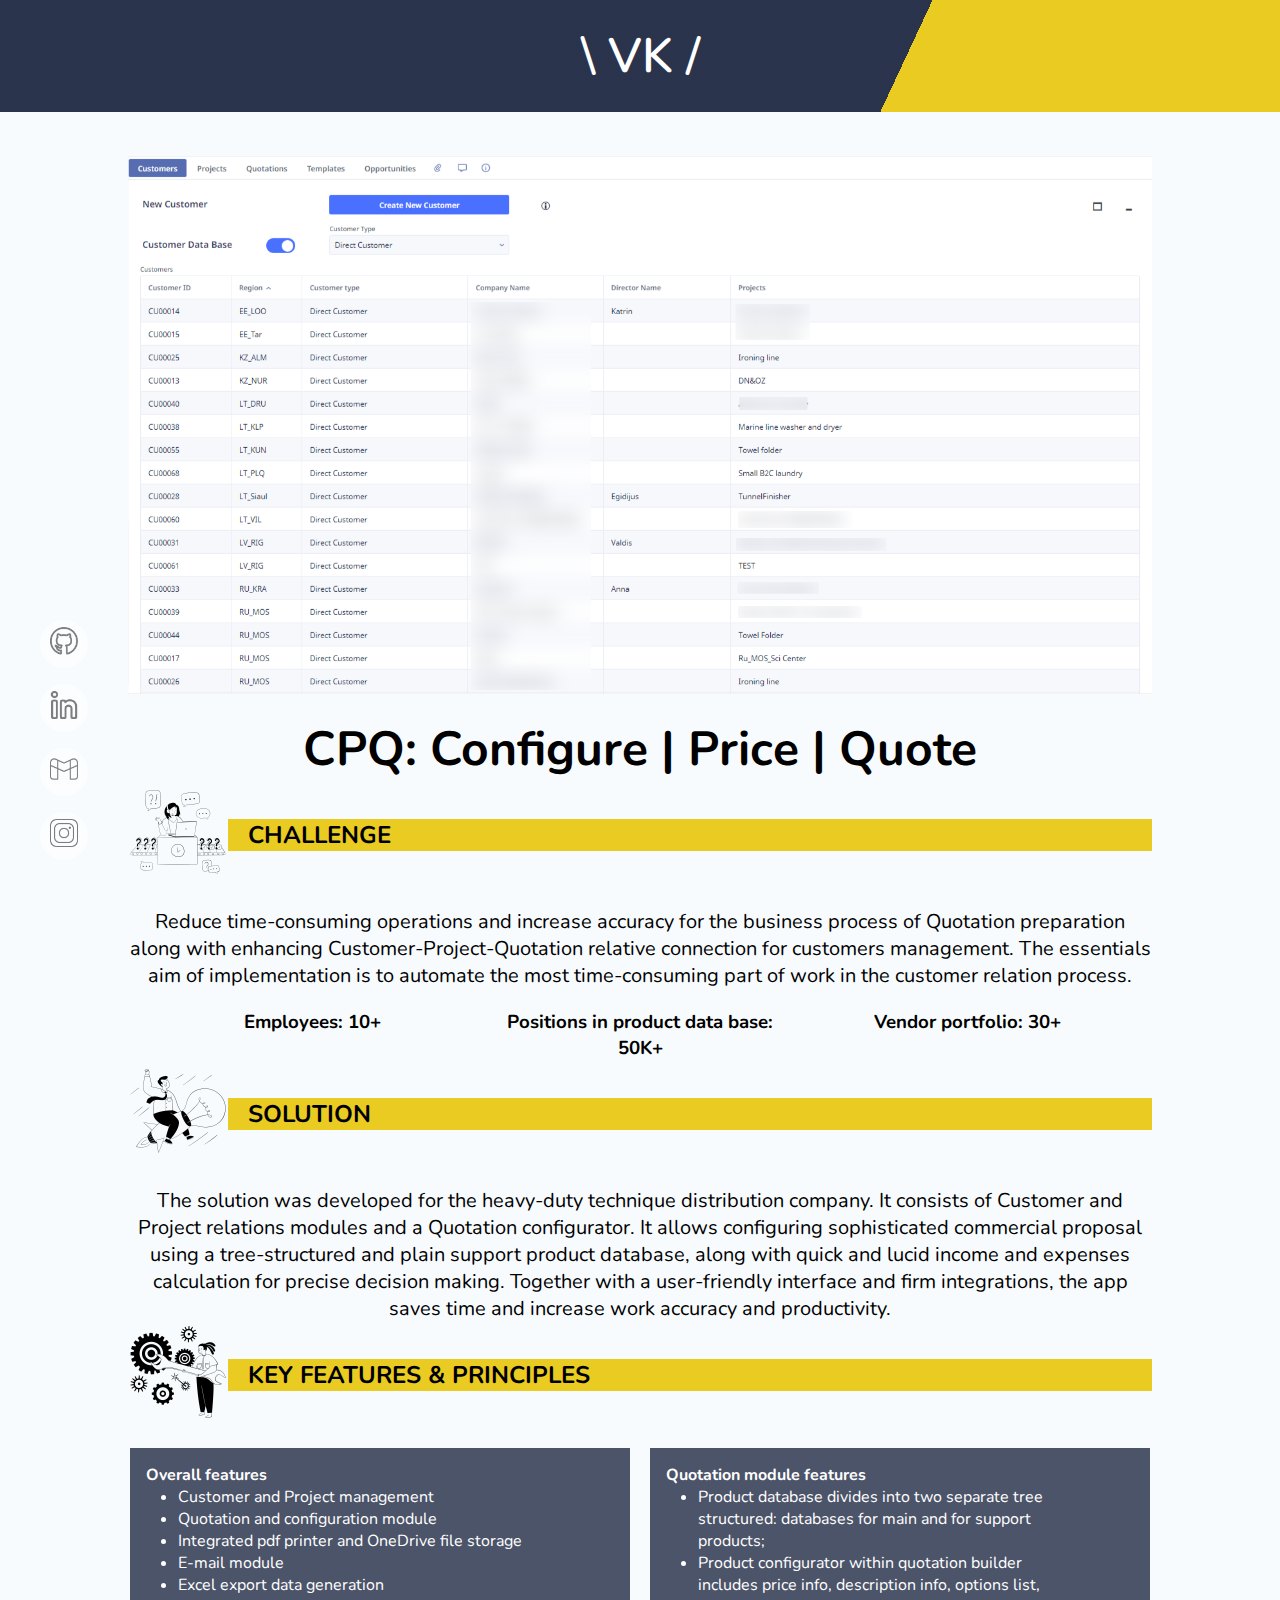
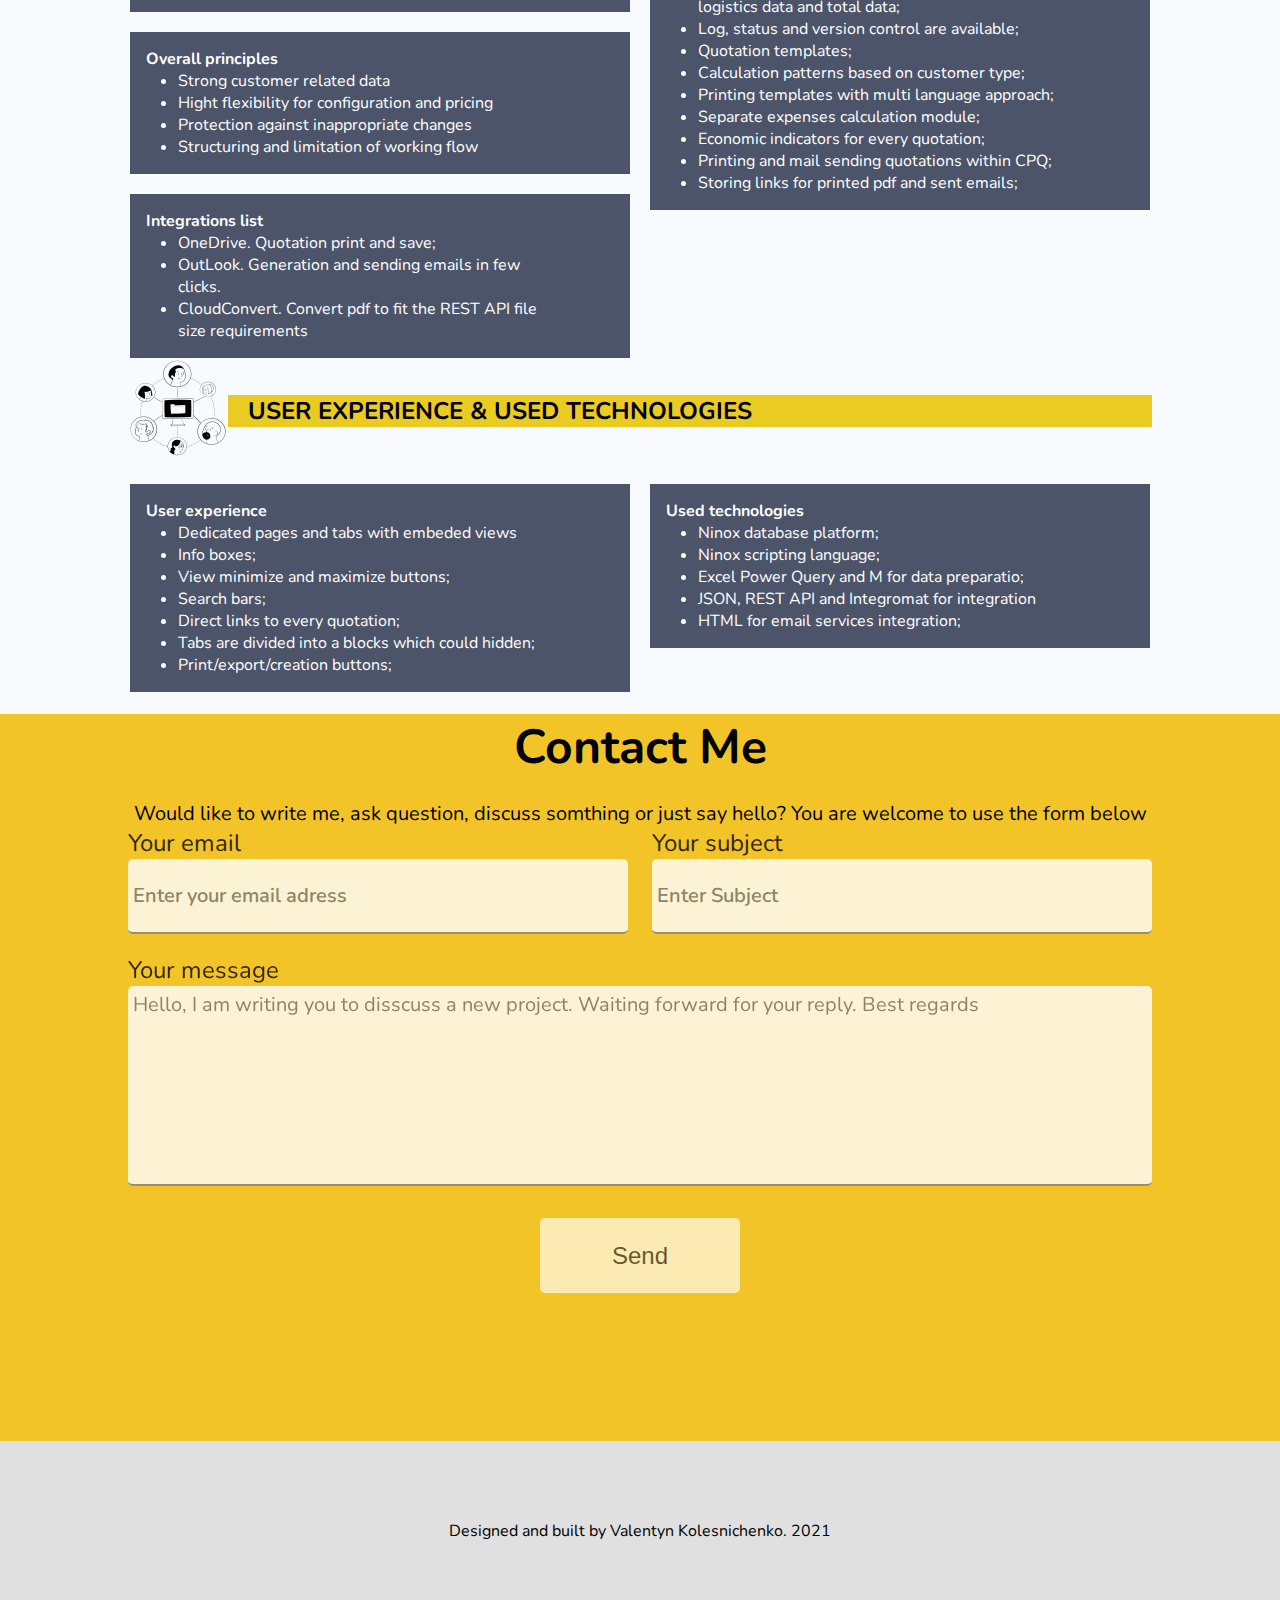
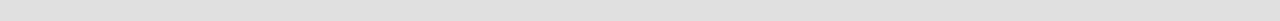
==== commit c6164db3: "version 220117-1" ====
--- a/cpq.html
+++ b/cpq.html
@@ -172,7 +172,7 @@
 <div id='contact'>
     <section>
         <h1>Contact Me</h1>
-        <p>Would like to wrigt me, ask question, discuss somthing or just say hello? You are welcome to use the form below</p>
+        <p>Would like to write me, ask question, discuss somthing or just say hello? You are welcome to use the form below</p>
     </section>
     <div class='message'>
         <form action="https://formspree.io/f/mqknknak" method="POST">
--- a/styles/main.css
+++ b/styles/main.css
@@ -346,9 +346,6 @@
 #Works li:hover .project_description {
     display: flex;
 }
-/* #Works li:hover .project_description {
-    display: flex;
-} */
 
 #Works li:hover .workName {
     display: none;
@@ -367,6 +364,13 @@
     position: center;
 }
 
+/* #findHat {
+    background-image: url('../media/web_pages/find_hat.png');
+    background-size: cover;
+    background-repeat: no-repeat;
+    position: center;
+} */
+
 #TeaLanding {
     background-image: url('../media/web_pages/tea_icon.png');
     background-size: cover;
@@ -391,10 +395,7 @@
 /* footer block styling */
 #contact {
     min-height: 80vh;
-    background: #f3c428;
-    z-index: -1;
-    padding: 2rem 0 2rem 0;
-    
+    background: #f3c428;  
 }
 
 #contact .message {
@@ -414,6 +415,7 @@
     flex-flow: row wrap;
     justify-content: space-between;
     gap: 20px;
+    padding-bottom: 20px;
 }
 
 ._email, 
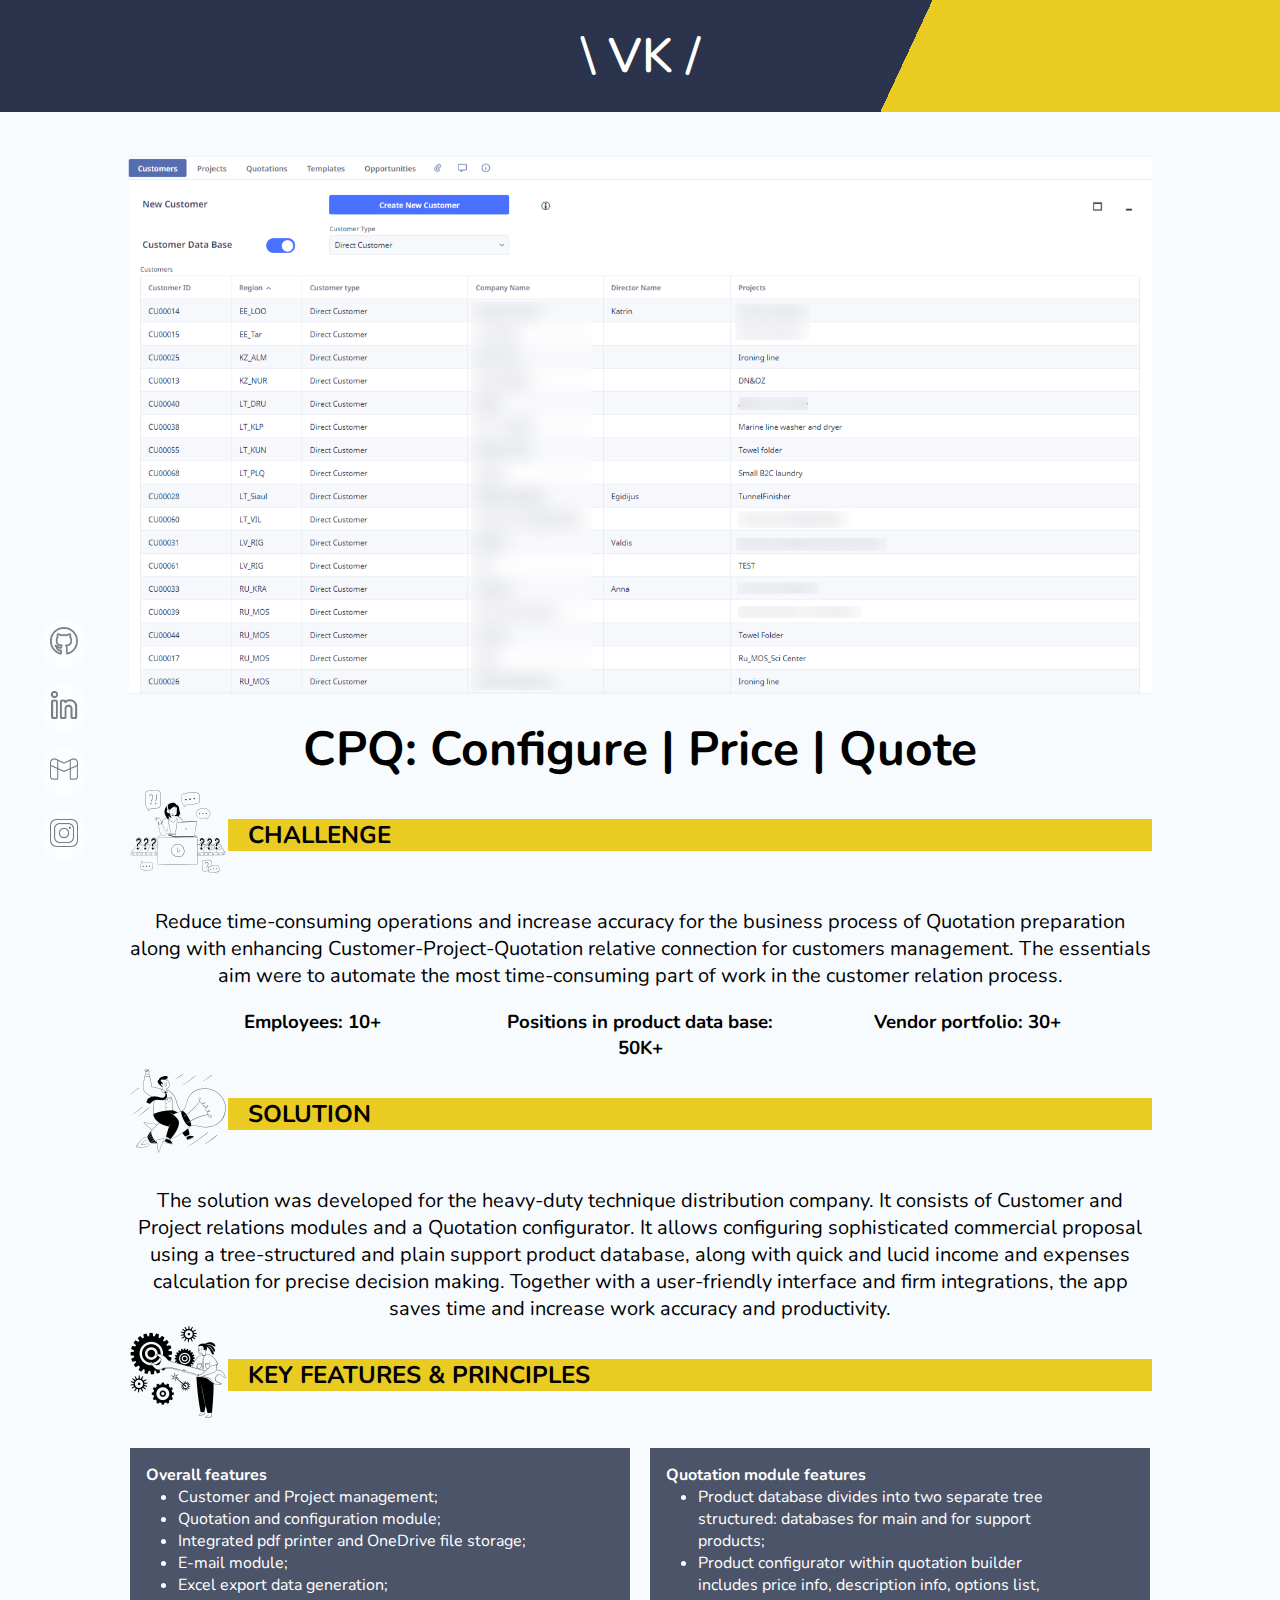
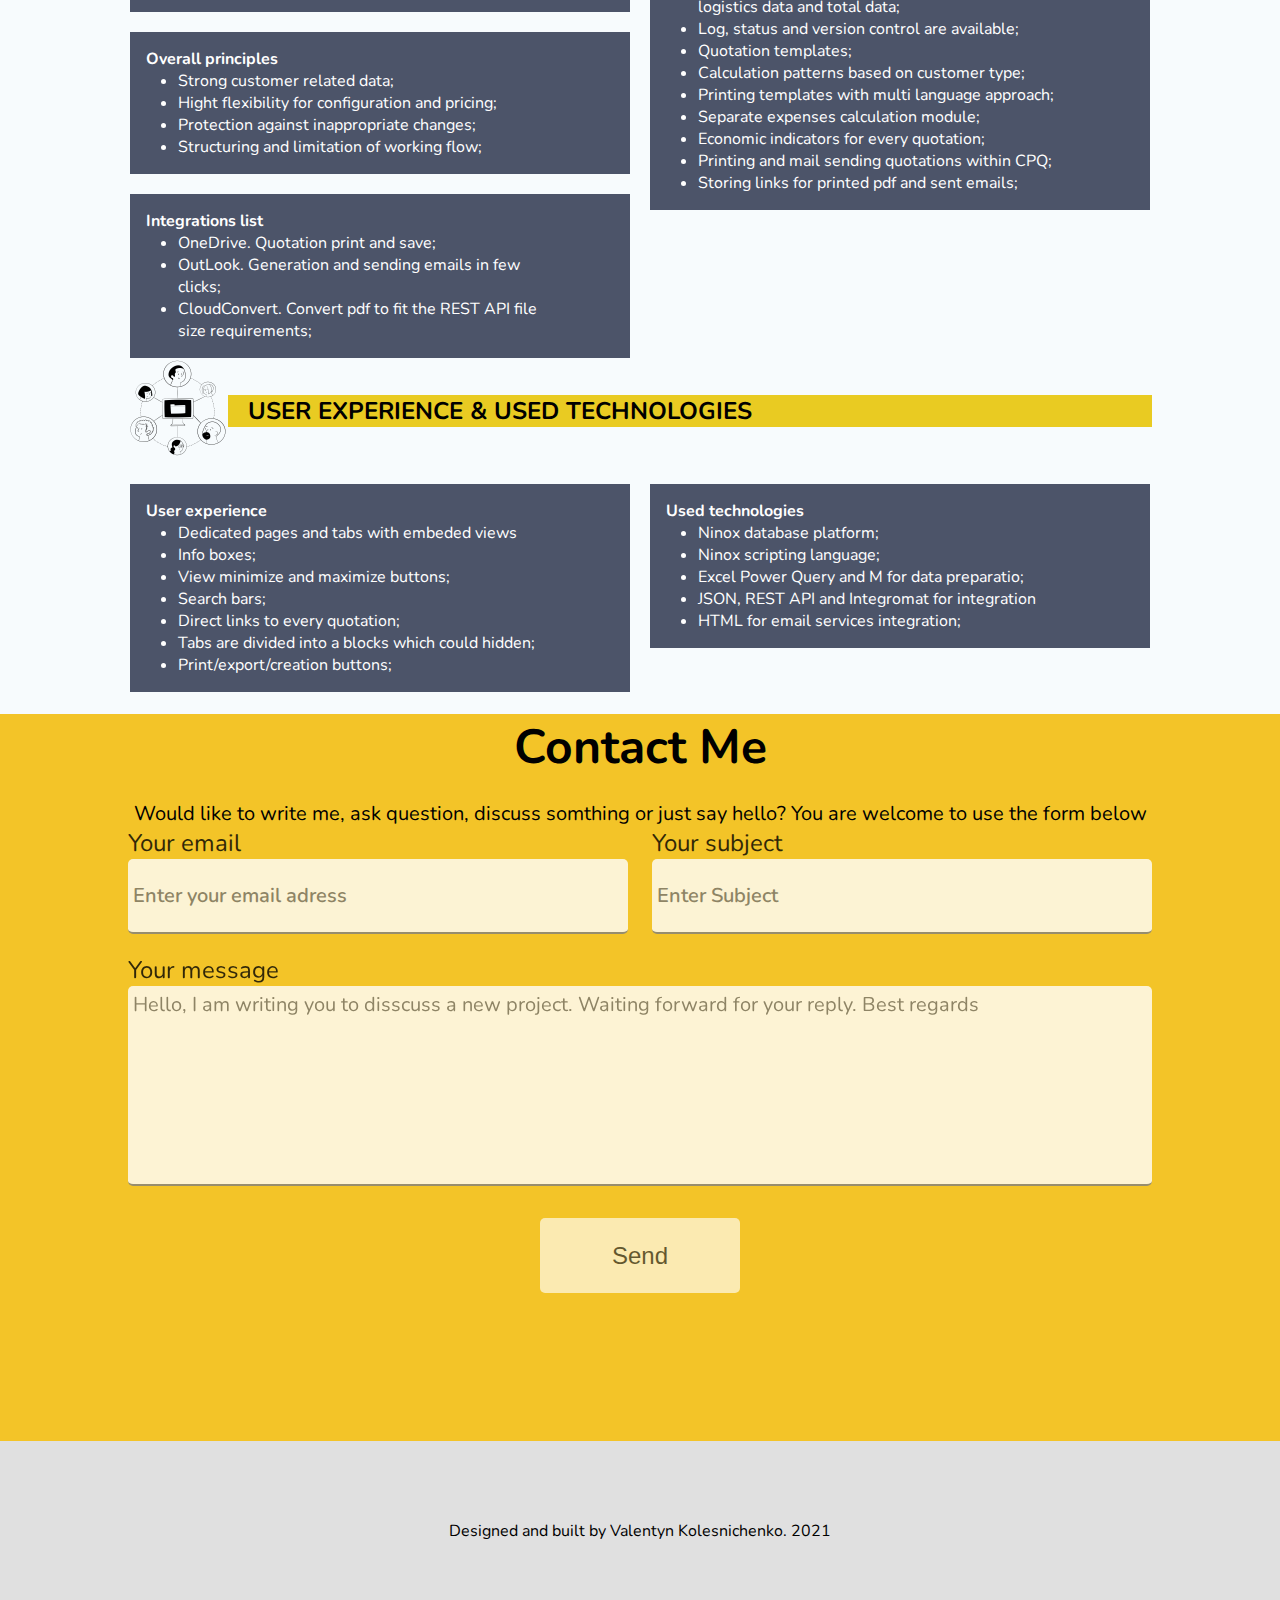
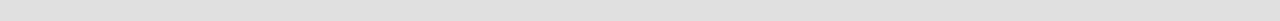
==== commit 1e1aaba2: "version 220117-2" ====
--- a/cpq.html
+++ b/cpq.html
@@ -54,7 +54,8 @@
             </div>
         </div>
         <article>
-            <p>Reduce time-consuming operations and increase accuracy for the business process of Quotation preparation along with enhancing Customer-Project-Quotation relative connection for customers management. The essentials aim of implementation is to automate the most time-consuming part of work in the customer relation process.</p>
+            <p>Reduce time-consuming operations and increase accuracy for the business process of Quotation preparation along with enhancing Customer-Project-Quotation relative connection for customers management.
+                The essentials aim were to automate the most time-consuming part of work in the customer relation process.</p>
         </article>
         <div class="keyValues">
             <h3>Employees: 10+</h3>
@@ -76,8 +77,9 @@
             </div>
         </div>
         <article>
-            <p>The solution was developed for the heavy-duty technique distribution company. It consists of Customer and Project relations modules and a Quotation configurator. It allows configuring sophisticated commercial proposal using a tree-structured and plain support product database, along with quick and lucid income and expenses calculation for precise decision making. Together with a user-friendly interface and firm
-                integrations, the app saves time and increase work accuracy and productivity. 
+            <p>The solution was developed for the heavy-duty technique distribution company. It consists of Customer and Project relations modules and a Quotation configurator.
+                It allows configuring sophisticated commercial proposal using a tree-structured and plain support product database, along with quick and lucid income and expenses calculation for precise decision making.
+                Together with a user-friendly interface and firm integrations, the app saves time and increase work accuracy and productivity. 
                 </p>
         </article>
     </section>
@@ -94,28 +96,28 @@
             <article class="featuresList">
                 <h4>Overall features</h4>
                 <ul>
-                    <li>Customer and Project management</li>
-                    <li>Quotation and configuration module</li>
-                    <li>Integrated pdf printer and OneDrive file storage</li>
-                    <li>E-mail module</li>
-                    <li>Excel export data generation</li>
+                    <li>Customer and Project management;</li>
+                    <li>Quotation and configuration module;</li>
+                    <li>Integrated pdf printer and OneDrive file storage;</li>
+                    <li>E-mail module;</li>
+                    <li>Excel export data generation;</li>
                 </ul>
             </article>
             <article class="featuresList">
                 <h4>Overall principles</h4>
                 <ul>
-                    <li>Strong customer related data</li>
-                    <li>Hight flexibility for configuration and pricing</li>
-                    <li>Protection against inappropriate changes</li>
-                    <li>Structuring and limitation of working flow</li>
+                    <li>Strong customer related data;</li>
+                    <li>Hight flexibility for configuration and pricing;</li>
+                    <li>Protection against inappropriate changes;</li>
+                    <li>Structuring and limitation of working flow;</li>
             </ul>
             </article>
             <article class="featuresList">
                 <h4>Integrations list</h4>
                 <ul>
                     <li>OneDrive. Quotation print and save;</li>
-                    <li>OutLook. Generation and sending emails in few clicks.</li>
-                    <li>CloudConvert. Convert pdf to fit the REST API file size requirements</li>
+                    <li>OutLook. Generation and sending emails in few clicks;</li>
+                    <li>CloudConvert. Convert pdf to fit the REST API file size requirements;</li>
                 </ul>
             </article>
         </div>
--- a/styles/main.css
+++ b/styles/main.css
@@ -195,7 +195,7 @@
     display: flex;
     flex-flow: column nowrap;
     justify-content: center;
-    align-items: start;
+    align-items: center;
 }
 
 .about .text {
@@ -241,6 +241,7 @@
 #background .about .text {
     background-color: #111b36be;
     margin: 0;
+    border-radius: 2px;
     box-shadow: -5px 5px 5px black;
 }
 
@@ -254,10 +255,14 @@
 }
 
 #background .about button {
+    width: 200px;
+    height: 75px;
+    font-size: 1.5rem;
     border-radius: 2px;
-    height: 3rem;
-    width: 12rem;
-    background-color: #f3c428;
+    background-color: #111b36be ;
+    color: white;
+    font-weight: 600;
+    box-shadow: -5px 5px 5px black
 }
 
 /* projects block styling */
@@ -429,8 +434,7 @@
     width: 100%;
 }
 
-.submit {
-    
+.submit  { 
     width: 200px;
     height: 75px;
     margin: 0 auto;
--- a/styles/cpq.css
+++ b/styles/cpq.css
@@ -18,7 +18,7 @@
     position: relative;
 }
 
-.gallery-image {
+.gallery-image  {
     display: flex;
     height: auto;   
 }
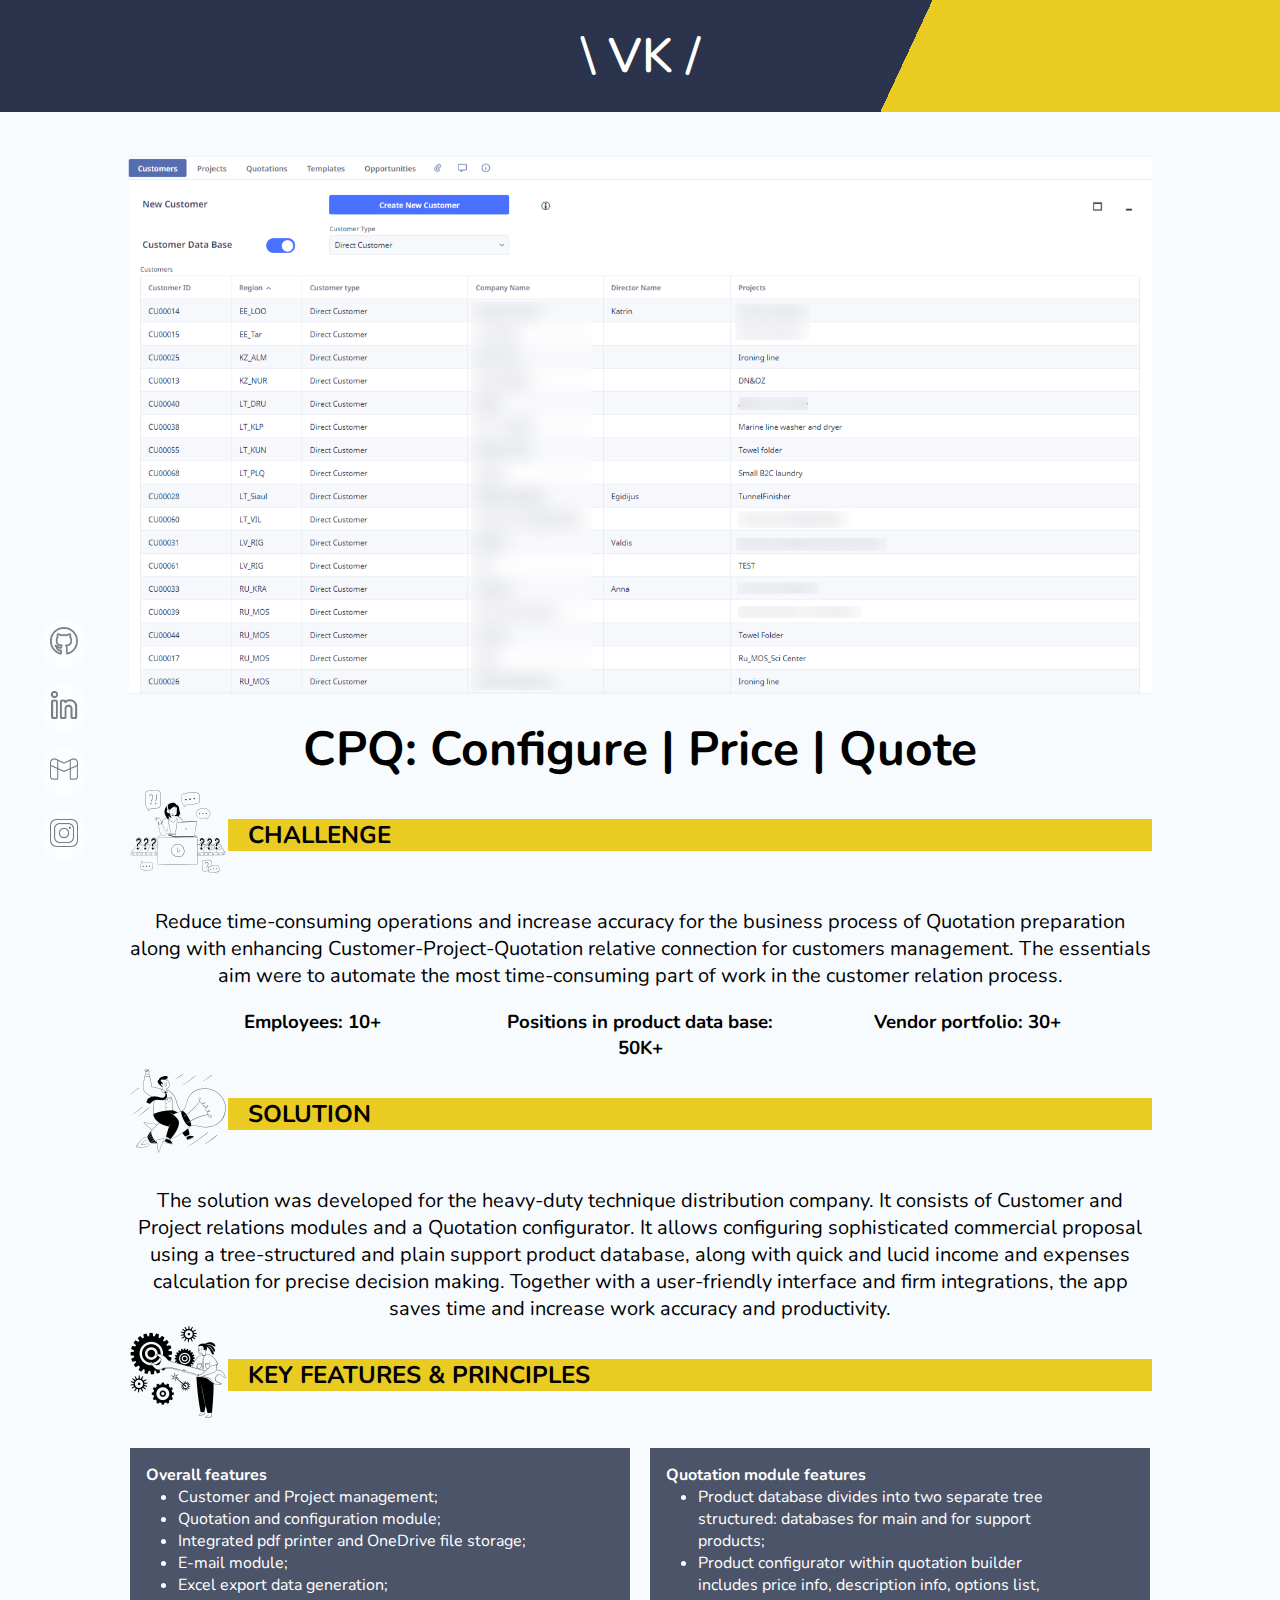
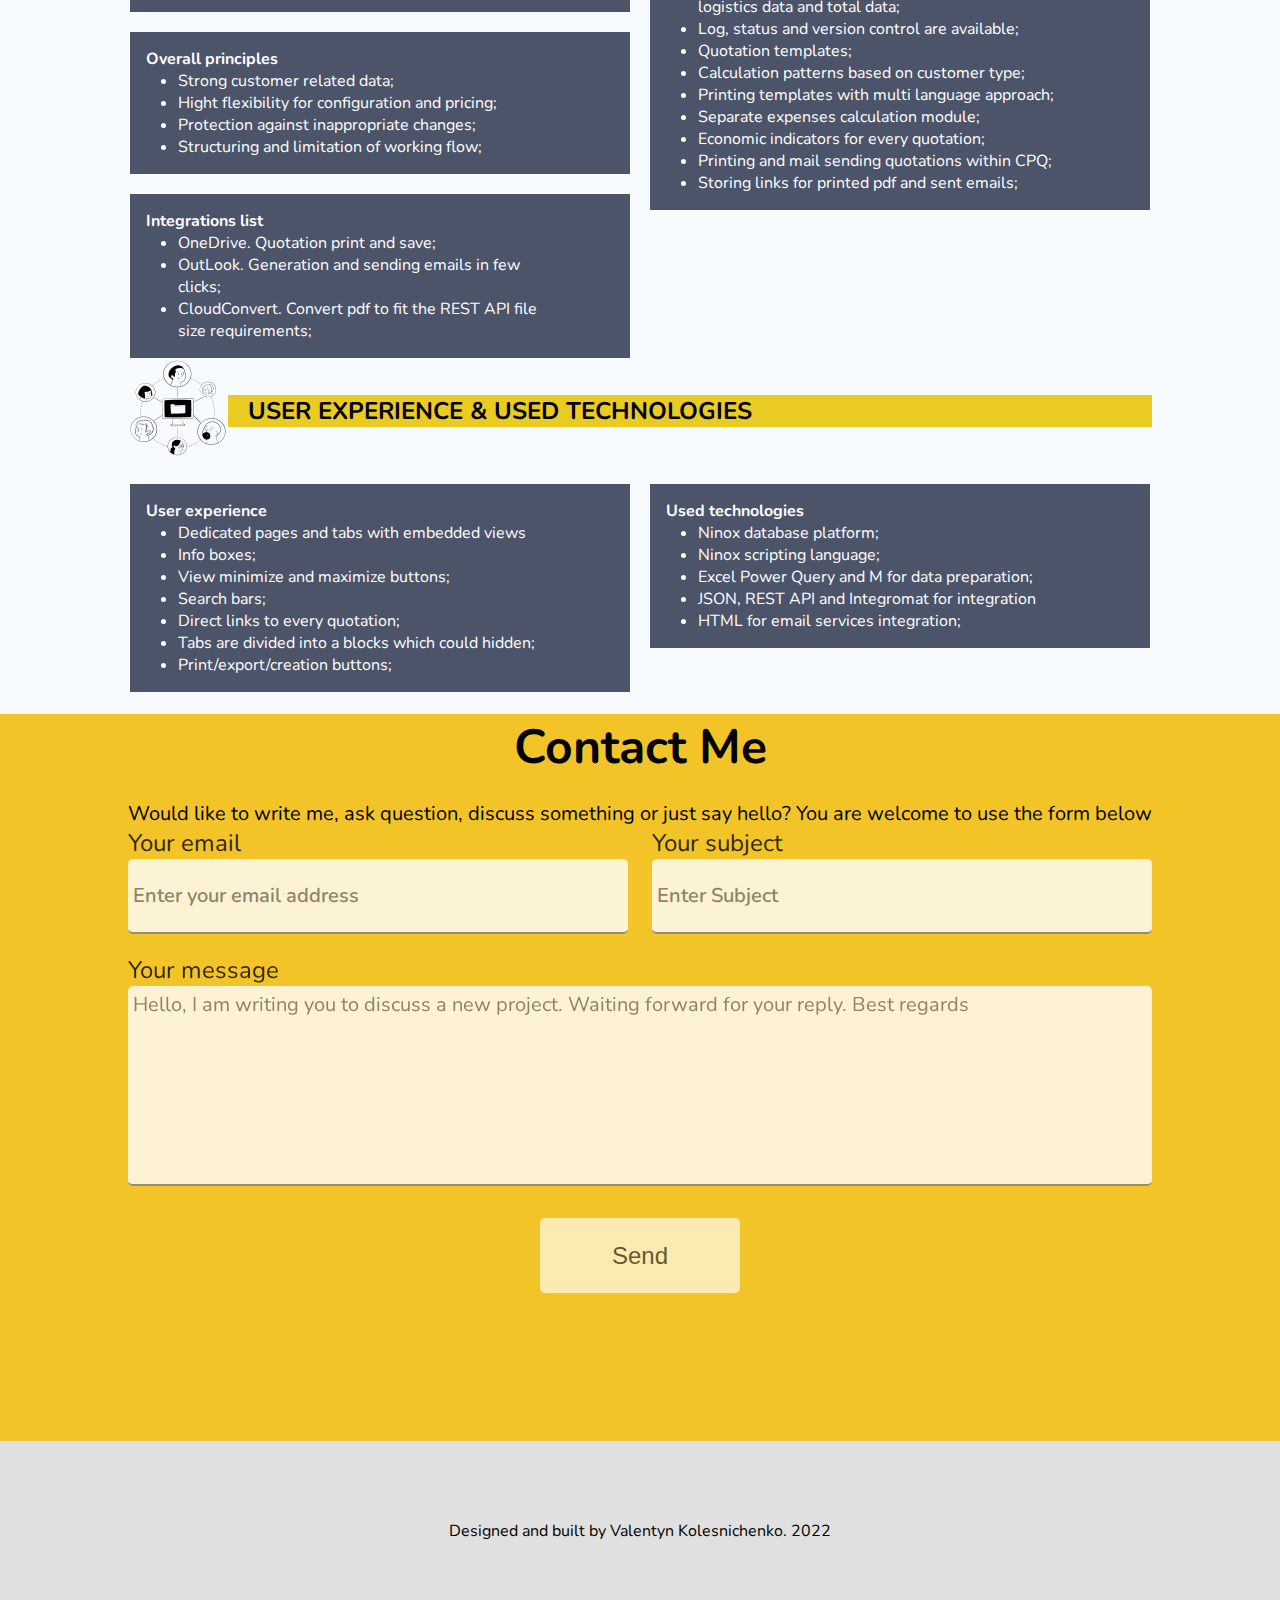
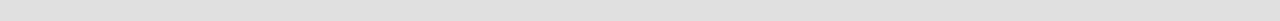
==== commit d985ba70: "spelling check 220118" ====
--- a/cpq.html
+++ b/cpq.html
@@ -12,6 +12,7 @@
     <link rel="preconnect" href="https://fonts.gstatic.com" crossorigin>
     <link rel="stylesheet" href="https://pro.fontawesome.com/releases/v5.10.0/css/all.css" integrity="sha384-AYmEC3Yw5cVb3ZcuHtOA93w35dYTsvhLPVnYs9eStHfGJvOvKxVfELGroGkvsg+p" crossorigin="anonymous"/>
     <link href="https://fonts.googleapis.com/css2?family=Nunito:wght@200&display=swap" rel="stylesheet">
+    <link rel="icon" href="media/illustration/V_2.png">
     <title>CPQ</title>
 </head>
 <body>
@@ -33,6 +34,9 @@
         <img src="media/cpq/project_page.png" alt="">
         <img src="media/cpq/quotation_main_page_1part.png" alt="">
         <img src="media/cpq/quotation_main_page_2part.png" alt="">
+        <img src="media/cpq/machine_configuration.png" alt="">
+        <img src="media/cpq/option_configuration.png" alt="">
+        <img src="media/cpq/Quotation.png" alt="">
         <img src="media/cpq/customer_page.png" id='firstClone' alt="">
 
 
@@ -149,7 +153,7 @@
         <article class="featuresList">
             <h4>User experience</h4>
             <ul>
-                <li>Dedicated pages and tabs with embeded views</li>
+                <li>Dedicated pages and tabs with embedded views</li>
                 <li>Info boxes;</li>
                 <li>View minimize and maximize buttons;</li>
                 <li>Search bars;</li>
@@ -163,7 +167,7 @@
             <ul>
                 <li>Ninox database platform;</li>
                 <li>Ninox scripting language;</li>
-                <li>Excel Power Query and M for data preparatio;</li>
+                <li>Excel Power Query and M for data preparation;</li>
                 <li>JSON, REST API and Integromat for integration</li>
                 <li>HTML for email services integration;</li>
             </ul>
@@ -174,13 +178,13 @@
 <div id='contact'>
     <section>
         <h1>Contact Me</h1>
-        <p>Would like to write me, ask question, discuss somthing or just say hello? You are welcome to use the form below</p>
+        <p>Would like to write me, ask question, discuss something or just say hello? You are welcome to use the form below</p>
     </section>
     <div class='message'>
         <form action="https://formspree.io/f/mqknknak" method="POST">
             <label class='_email' for="">
                 Your email
-                <input type="email" class='email' name="email" id="" placeholder="Enter your email adress"/>
+                <input type="email" class='email' name="email" id="" placeholder="Enter your email address"/>
             </label>
             <label class='_subject' for="">
                 Your subject
@@ -188,7 +192,7 @@
             </label>
             <label class='__message' for="">
                 Your message
-                <textarea class='_message' name="message" id="" cols="30" rows="10" placeholder="Hello, I am writing you to disscuss a new project. Waiting forward for your reply. Best regards"></textarea>
+                <textarea class='_message' name="message" id="" cols="30" rows="10" placeholder="Hello, I am writing you to discuss a new project. Waiting forward for your reply. Best regards"></textarea>
             <label>
                 <div class="status"></div>
                 <br>
@@ -201,12 +205,12 @@
         <ul>
             <li><a href="https://github.com/ValentynJK" target="_blank"><img src="media/icons/gitHub.png" alt="git"></a></li>
             <li><a href="https://www.linkedin.com/in/valentyn-kolesnichenko/" target="_blank"><img src="media/icons/linked.png" alt="linked"></a></li>
-            <li><a href="valentynejk@gmail.com" target="_blank"><img src="media/icons/gmail.png" alt="email"></a></li>
-            <li><a href="" target="_blank"><img src="media/icons/insta.png" alt="insta"></a></li>      
+            <li><a href="mailto:valentynejk@gmail.com" target="_blank"><img src="media/icons/gmail.png" alt="email"></a></li>
+            <li><a href="https://www.instagram.com/valentynjk/" target="_blank"><img src="media/icons/insta.png" alt="insta"></a></li>    
         </ul>
     </aside>
     <div>
-        <p>Designed and built by Valentyn Kolesnichenko. 2021</p>
+        <p>Designed and built by Valentyn Kolesnichenko. 2022</p>
     </div>
     </footer>
     <script src='scripts/cpq_scripts.js'></script>
--- a/styles/main.css
+++ b/styles/main.css
@@ -28,6 +28,12 @@
     z-index: 1;
     opacity: 1;
     align-items: center;   
+}
+
+button:hover {
+    transform: scale(1.05);
+    transform-origin: center;
+    transition-duration: 200ms;
 }
 
 #logo {
--- a/styles/cpq.css
+++ b/styles/cpq.css
@@ -60,7 +60,6 @@
     cursor: pointer;
     font-size: 2rem;
 }
-
 
 
 #nextButton:hover {
